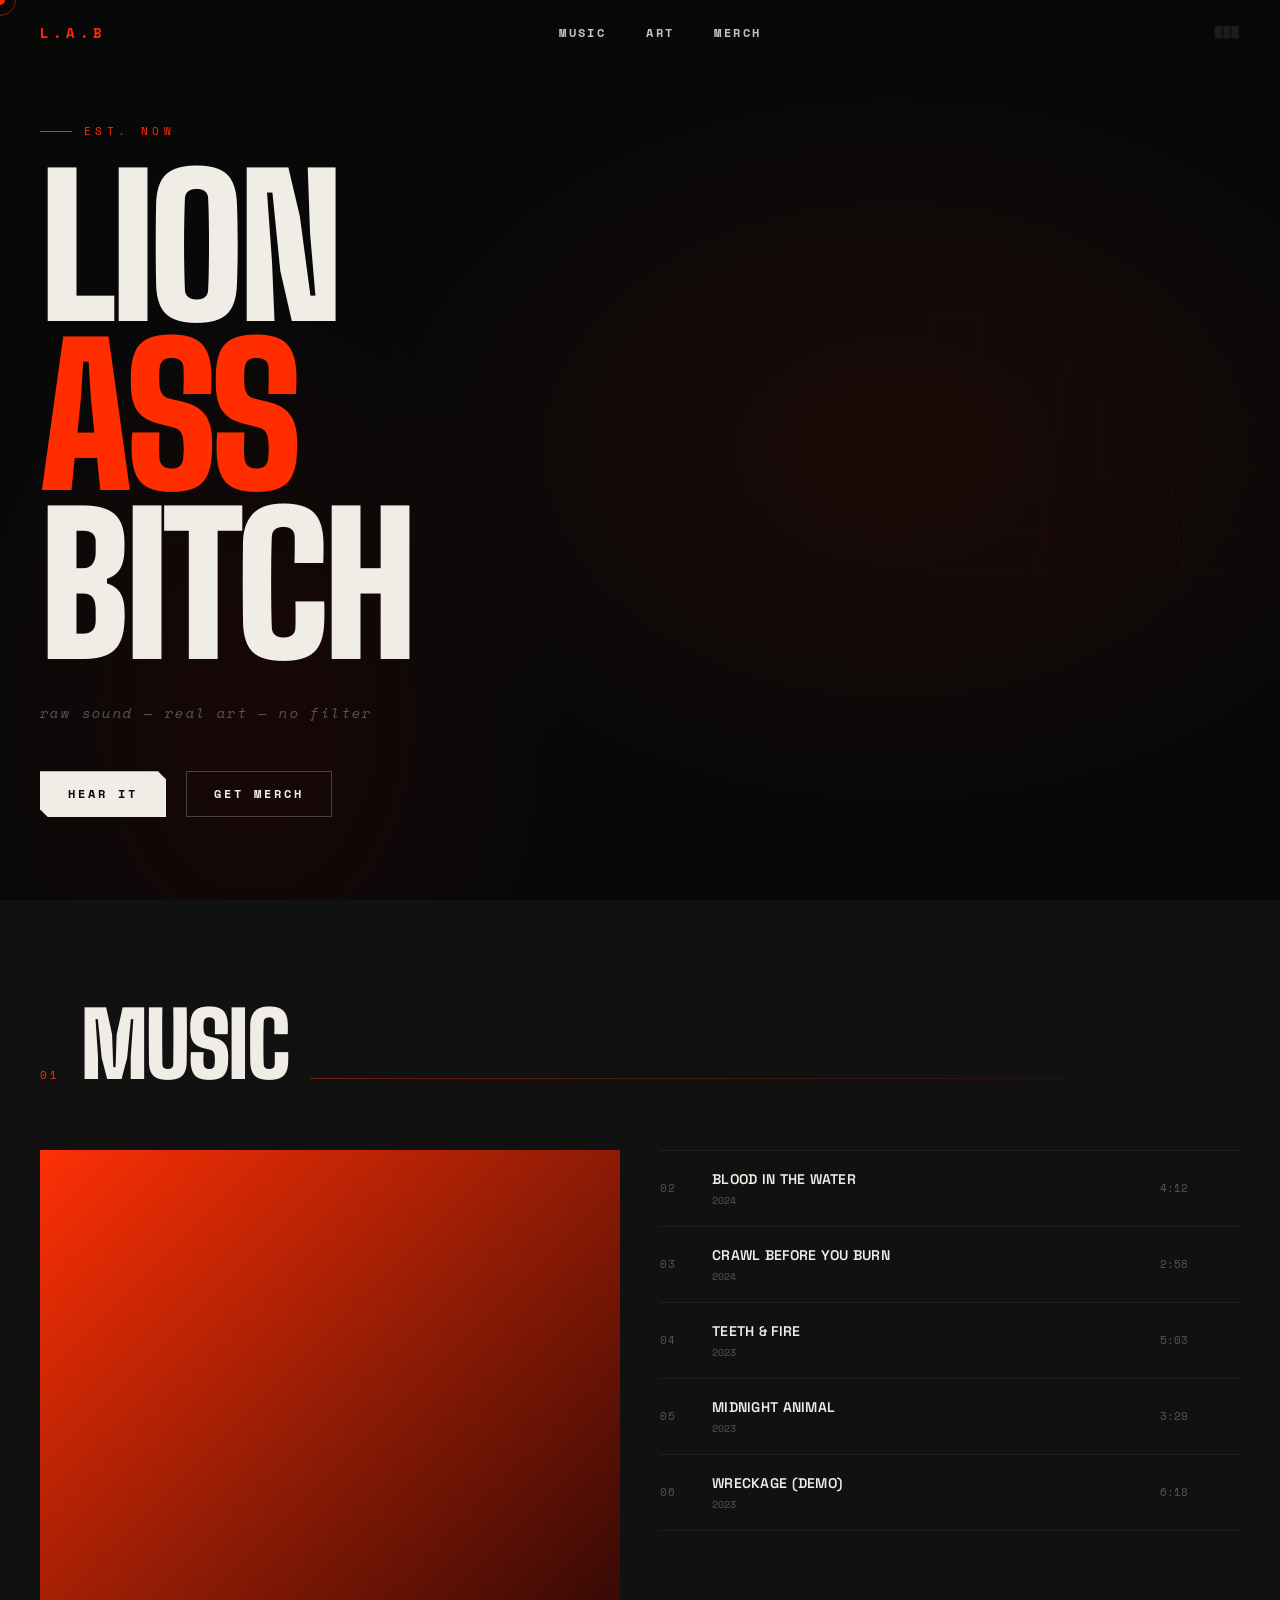
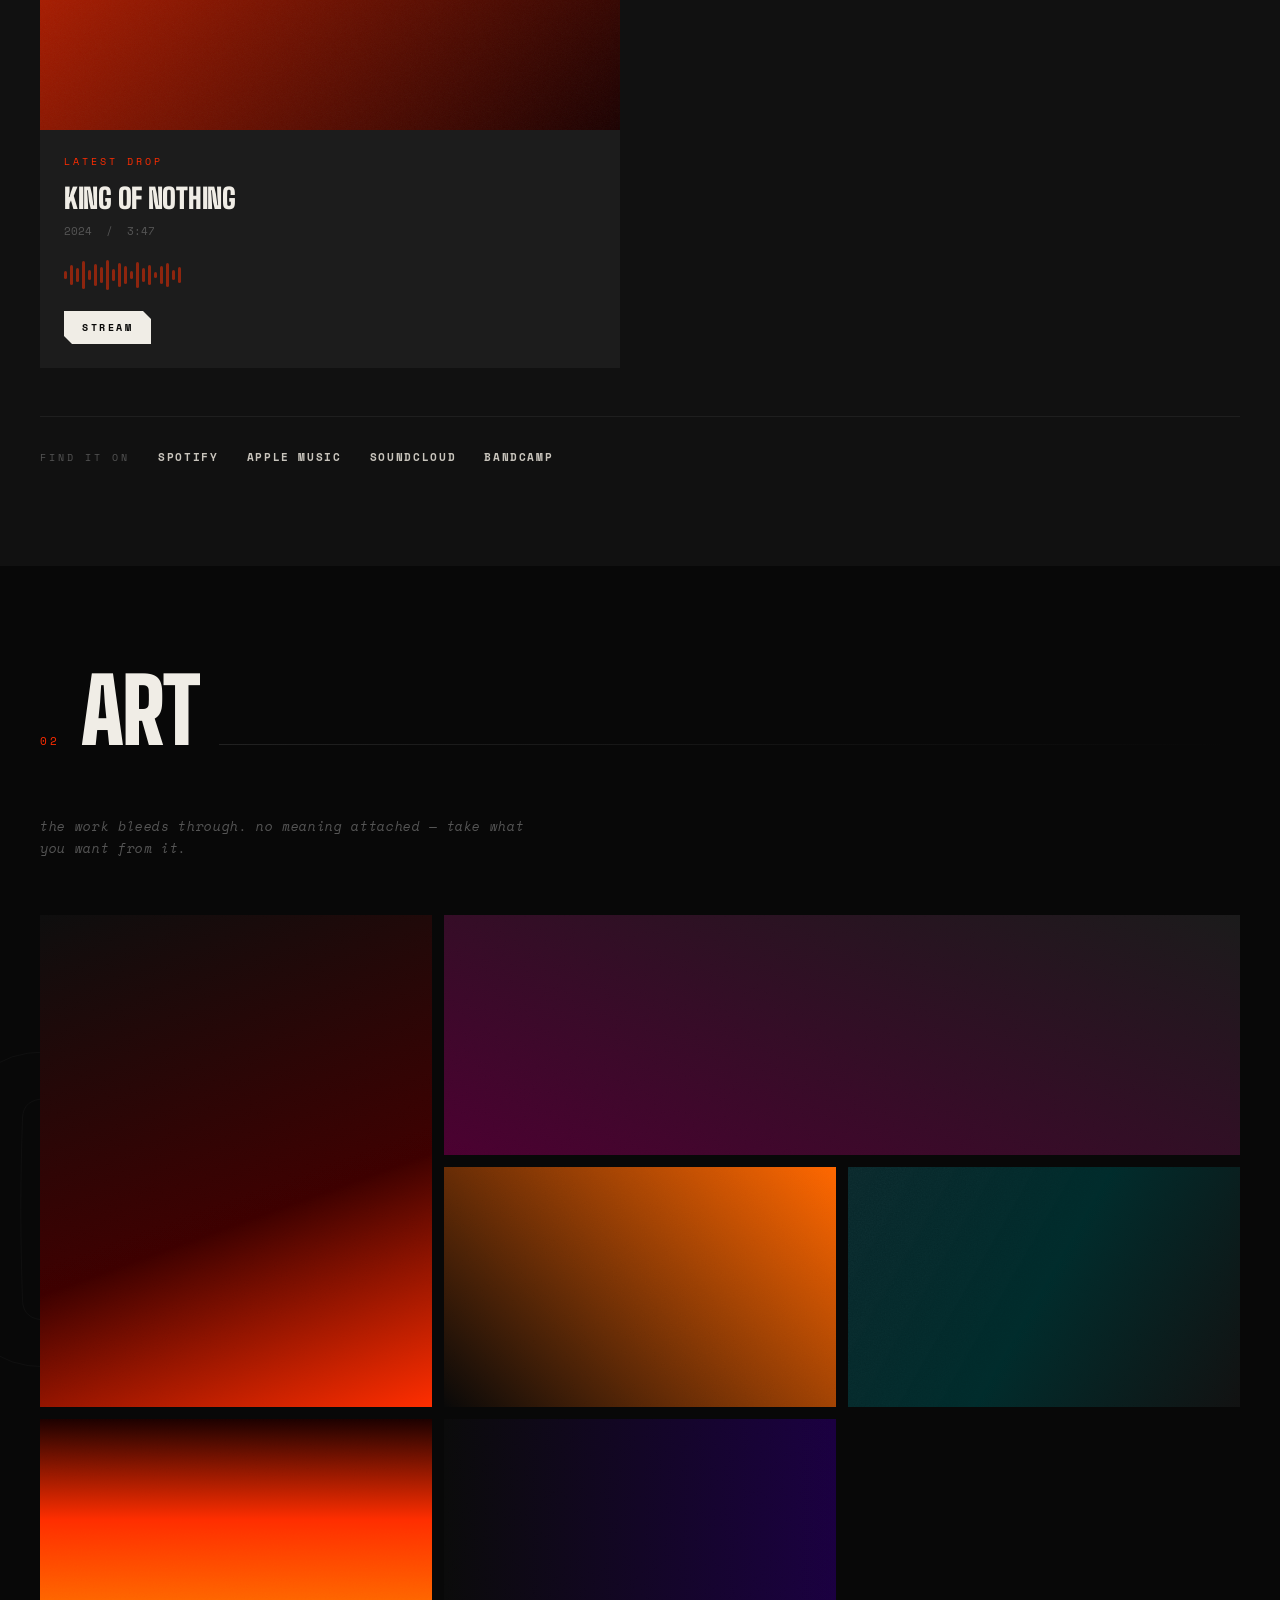
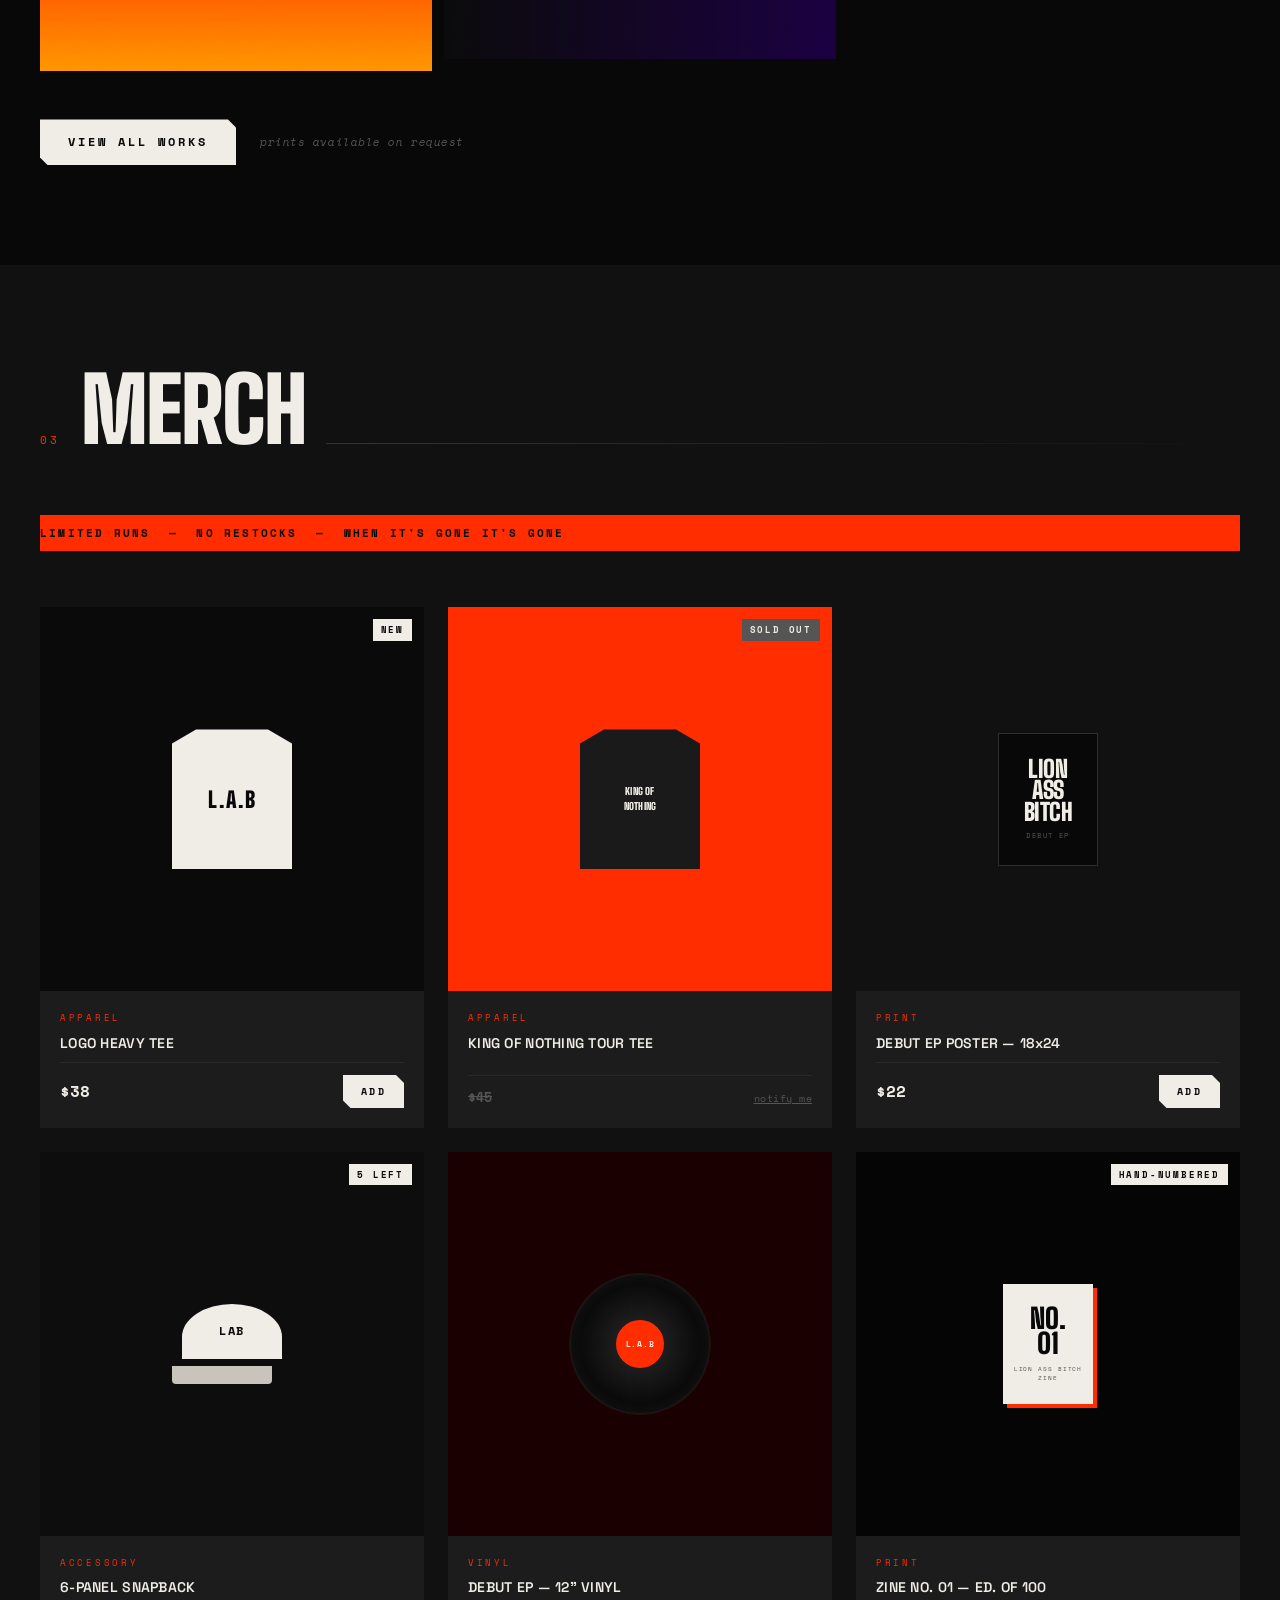
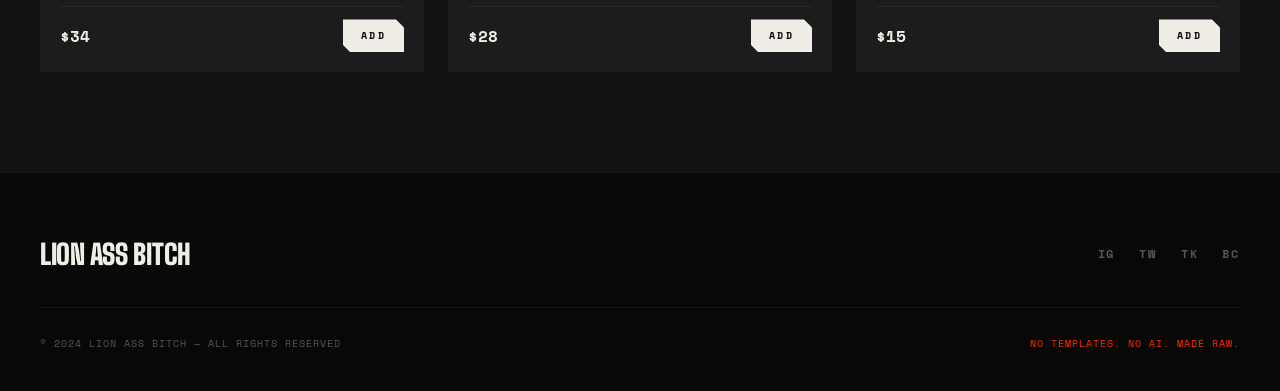
==== index.html @ f312f441 "feat: build Lion Ass Bitch website with music, art, and merch Raw underground aesthetic with no temp" ====
<!DOCTYPE html>
<html lang="en">
<head>
  <meta charset="UTF-8" />
  <meta name="viewport" content="width=device-width, initial-scale=1.0" />
  <title>LION ASS BITCH</title>
  <link rel="stylesheet" href="style.css" />
  <link rel="preconnect" href="https://fonts.googleapis.com" />
  <link rel="preconnect" href="https://fonts.gstatic.com" crossorigin />
  <link href="https://fonts.googleapis.com/css2?family=Space+Grotesk:wght@300;400;500;600;700&family=Space+Mono:ital,wght@0,400;0,700;1,400&family=Big+Shoulders+Display:wght@400;700;900&display=swap" rel="stylesheet" />
</head>
<body>

  <!-- custom cursor -->
  <div class="cursor" id="cursor"></div>
  <div class="cursor-trail" id="cursor-trail"></div>

  <!-- NAV -->
  <nav class="nav">
    <span class="nav-logo">L.A.B</span>
    <ul class="nav-links">
      <li><a href="#music" data-text="MUSIC">MUSIC</a></li>
      <li><a href="#art" data-text="ART">ART</a></li>
      <li><a href="#merch" data-text="MERCH">MERCH</a></li>
    </ul>
    <div class="nav-static">&#9608;&#9608;&#9608;</div>
  </nav>

  <!-- HERO -->
  <section class="hero" id="hero">
    <div class="hero-bg-text" aria-hidden="true">LAB</div>

    <div class="hero-content">
      <div class="hero-tag">EST. NOW</div>
      <h1 class="hero-title">
        <span class="title-line" data-glitch="LION">LION</span>
        <span class="title-line accent" data-glitch="ASS">ASS</span>
        <span class="title-line" data-glitch="BITCH">BITCH</span>
      </h1>
      <p class="hero-sub">raw sound &mdash; real art &mdash; no filter</p>
      <div class="hero-cta-row">
        <a href="#music" class="btn-raw">HEAR IT</a>
        <a href="#merch" class="btn-ghost">GET MERCH</a>
      </div>
    </div>

    <div class="hero-ticker">
      <div class="ticker-inner">
        <span>LION ASS BITCH &nbsp;&mdash;&nbsp; NEW DROP &nbsp;&mdash;&nbsp; LION ASS BITCH &nbsp;&mdash;&nbsp; NO RULES &nbsp;&mdash;&nbsp; LION ASS BITCH &nbsp;&mdash;&nbsp; NEW DROP &nbsp;&mdash;&nbsp; LION ASS BITCH &nbsp;&mdash;&nbsp; NO RULES &nbsp;&mdash;&nbsp;</span>
        <span aria-hidden="true">LION ASS BITCH &nbsp;&mdash;&nbsp; NEW DROP &nbsp;&mdash;&nbsp; LION ASS BITCH &nbsp;&mdash;&nbsp; NO RULES &nbsp;&mdash;&nbsp; LION ASS BITCH &nbsp;&mdash;&nbsp; NEW DROP &nbsp;&mdash;&nbsp; LION ASS BITCH &nbsp;&mdash;&nbsp; NO RULES &nbsp;&mdash;&nbsp;</span>
      </div>
    </div>
  </section>

  <!-- MUSIC -->
  <section class="music" id="music">
    <div class="section-header">
      <span class="section-num">01</span>
      <h2 class="section-title">MUSIC</h2>
      <div class="section-line"></div>
    </div>

    <div class="music-grid">

      <article class="track featured-track">
        <div class="track-art" style="background: linear-gradient(135deg, #ff2d00 0%, #1a0000 100%);">
          <div class="track-art-overlay">
            <svg viewBox="0 0 100 100" width="60" height="60" class="play-icon">
              <polygon points="20,10 80,50 20,90" fill="currentColor"/>
            </svg>
          </div>
          <div class="track-noise"></div>
        </div>
        <div class="track-info">
          <div class="track-label">LATEST DROP</div>
          <h3 class="track-name">KING OF NOTHING</h3>
          <p class="track-meta">2024 &nbsp;/&nbsp; 3:47</p>
          <div class="waveform" aria-hidden="true">
            <span></span><span></span><span></span><span></span><span></span>
            <span></span><span></span><span></span><span></span><span></span>
            <span></span><span></span><span></span><span></span><span></span>
            <span></span><span></span><span></span><span></span><span></span>
          </div>
          <a href="#" class="btn-raw small">STREAM</a>
        </div>
      </article>

      <div class="track-list">
        <article class="track-row" tabindex="0">
          <span class="tr-num">02</span>
          <div class="tr-info">
            <span class="tr-name">BLOOD IN THE WATER</span>
            <span class="tr-year">2024</span>
          </div>
          <span class="tr-duration">4:12</span>
          <div class="tr-play">&#9654;</div>
        </article>
        <article class="track-row" tabindex="0">
          <span class="tr-num">03</span>
          <div class="tr-info">
            <span class="tr-name">CRAWL BEFORE YOU BURN</span>
            <span class="tr-year">2024</span>
          </div>
          <span class="tr-duration">2:58</span>
          <div class="tr-play">&#9654;</div>
        </article>
        <article class="track-row" tabindex="0">
          <span class="tr-num">04</span>
          <div class="tr-info">
            <span class="tr-name">TEETH &amp; FIRE</span>
            <span class="tr-year">2023</span>
          </div>
          <span class="tr-duration">5:03</span>
          <div class="tr-play">&#9654;</div>
        </article>
        <article class="track-row" tabindex="0">
          <span class="tr-num">05</span>
          <div class="tr-info">
            <span class="tr-name">MIDNIGHT ANIMAL</span>
            <span class="tr-year">2023</span>
          </div>
          <span class="tr-duration">3:29</span>
          <div class="tr-play">&#9654;</div>
        </article>
        <article class="track-row" tabindex="0">
          <span class="tr-num">06</span>
          <div class="tr-info">
            <span class="tr-name">WRECKAGE (DEMO)</span>
            <span class="tr-year">2023</span>
          </div>
          <span class="tr-duration">6:18</span>
          <div class="tr-play">&#9654;</div>
        </article>
      </div>

    </div>

    <div class="streaming-bar">
      <span class="streaming-label">FIND IT ON</span>
      <a href="#" class="stream-link">SPOTIFY</a>
      <a href="#" class="stream-link">APPLE MUSIC</a>
      <a href="#" class="stream-link">SOUNDCLOUD</a>
      <a href="#" class="stream-link">BANDCAMP</a>
    </div>
  </section>

  <!-- ART -->
  <section class="art" id="art">
    <div class="art-bg-num" aria-hidden="true">02</div>

    <div class="section-header inverted">
      <span class="section-num">02</span>
      <h2 class="section-title">ART</h2>
      <div class="section-line"></div>
    </div>

    <div class="art-intro">
      <p>the work bleeds through. no meaning attached &mdash; take what you want from it.</p>
    </div>

    <div class="art-masonry">

      <div class="art-item art-item--tall" data-index="1">
        <div class="art-placeholder" style="background: linear-gradient(160deg, #0d0d0d 0%, #3d0000 60%, #ff2d00 100%);">
          <div class="art-grain"></div>
          <div class="art-label-box">
            <span class="art-piece-num">001</span>
            <span class="art-piece-title">SELF PORTRAIT AS DEBRIS</span>
            <span class="art-piece-med">mixed media / 2024</span>
          </div>
        </div>
      </div>

      <div class="art-item art-item--wide" data-index="2">
        <div class="art-placeholder" style="background: linear-gradient(200deg, #1a1a1a 0%, #4a0030 100%);">
          <div class="art-grain"></div>
          <div class="art-label-box">
            <span class="art-piece-num">002</span>
            <span class="art-piece-title">TEETH MARKS ON CONCRETE</span>
            <span class="art-piece-med">digital / 2024</span>
          </div>
        </div>
      </div>

      <div class="art-item" data-index="3">
        <div class="art-placeholder" style="background: linear-gradient(45deg, #080808 0%, #ff6600 100%);">
          <div class="art-grain"></div>
          <div class="art-label-box">
            <span class="art-piece-num">003</span>
            <span class="art-piece-title">CROWN MADE OF WIRE</span>
            <span class="art-piece-med">acrylic / 2023</span>
          </div>
        </div>
      </div>

      <div class="art-item" data-index="4">
        <div class="art-placeholder" style="background: linear-gradient(300deg, #111 0%, #002b2b 50%, #00e5ff22 100%);">
          <div class="art-grain"></div>
          <div class="art-label-box">
            <span class="art-piece-num">004</span>
            <span class="art-piece-title">WHAT SURVIVES THE FIRE</span>
            <span class="art-piece-med">photography / 2023</span>
          </div>
        </div>
      </div>

      <div class="art-item art-item--tall" data-index="5">
        <div class="art-placeholder" style="background: linear-gradient(180deg, #1c0000 0%, #ff2d00 40%, #ff9500 100%);">
          <div class="art-grain"></div>
          <div class="art-label-box">
            <span class="art-piece-num">005</span>
            <span class="art-piece-title">LION STUDY NO. 7</span>
            <span class="art-piece-med">charcoal / 2023</span>
          </div>
        </div>
      </div>

      <div class="art-item" data-index="6">
        <div class="art-placeholder" style="background: linear-gradient(90deg, #0a0a0a 0%, #1a0040 100%);">
          <div class="art-grain"></div>
          <div class="art-label-box">
            <span class="art-piece-num">006</span>
            <span class="art-piece-title">BRUISE PATTERN</span>
            <span class="art-piece-med">mixed media / 2023</span>
          </div>
        </div>
      </div>

    </div>

    <div class="art-cta-row">
      <a href="#" class="btn-raw">VIEW ALL WORKS</a>
      <span class="art-cta-note">prints available on request</span>
    </div>
  </section>

  <!-- MERCH -->
  <section class="merch" id="merch">
    <div class="section-header">
      <span class="section-num">03</span>
      <h2 class="section-title">MERCH</h2>
      <div class="section-line"></div>
    </div>

    <div class="merch-intro-strip">
      <span>LIMITED RUNS &nbsp;&mdash;&nbsp; NO RESTOCKS &nbsp;&mdash;&nbsp; WHEN IT'S GONE IT'S GONE</span>
    </div>

    <div class="merch-grid">

      <article class="merch-card" data-category="apparel">
        <div class="merch-visual" style="background: #0a0a0a;">
          <div class="merch-tee-mock">
            <div class="tee-body"></div>
            <div class="tee-print">L.A.B</div>
          </div>
          <div class="merch-badge">NEW</div>
        </div>
        <div class="merch-details">
          <span class="merch-cat">APPAREL</span>
          <h3 class="merch-name">LOGO HEAVY TEE</h3>
          <div class="merch-bottom">
            <span class="merch-price">$38</span>
            <a href="#" class="btn-raw small">ADD</a>
          </div>
        </div>
      </article>

      <article class="merch-card" data-category="apparel">
        <div class="merch-visual" style="background: #ff2d00;">
          <div class="merch-tee-mock">
            <div class="tee-body dark"></div>
            <div class="tee-print small">KING OF NOTHING</div>
          </div>
          <div class="merch-badge sold-out">SOLD OUT</div>
        </div>
        <div class="merch-details">
          <span class="merch-cat">APPAREL</span>
          <h3 class="merch-name">KING OF NOTHING TOUR TEE</h3>
          <div class="merch-bottom">
            <span class="merch-price sold">$45</span>
            <span class="merch-notify">notify me</span>
          </div>
        </div>
      </article>

      <article class="merch-card" data-category="print">
        <div class="merch-visual" style="background: #111;">
          <div class="merch-poster-mock">
            <div class="poster-inner">
              <span class="poster-title">LION<br/>ASS<br/>BITCH</span>
              <span class="poster-sub">DEBUT EP</span>
            </div>
          </div>
        </div>
        <div class="merch-details">
          <span class="merch-cat">PRINT</span>
          <h3 class="merch-name">DEBUT EP POSTER &mdash; 18x24</h3>
          <div class="merch-bottom">
            <span class="merch-price">$22</span>
            <a href="#" class="btn-raw small">ADD</a>
          </div>
        </div>
      </article>

      <article class="merch-card" data-category="accessory">
        <div class="merch-visual" style="background: #0d0d0d;">
          <div class="merch-cap-mock">
            <div class="cap-brim"></div>
            <div class="cap-crown">
              <span class="cap-text">LAB</span>
            </div>
          </div>
          <div class="merch-badge">5 LEFT</div>
        </div>
        <div class="merch-details">
          <span class="merch-cat">ACCESSORY</span>
          <h3 class="merch-name">6-PANEL SNAPBACK</h3>
          <div class="merch-bottom">
            <span class="merch-price">$34</span>
            <a href="#" class="btn-raw small">ADD</a>
          </div>
        </div>
      </article>

      <article class="merch-card" data-category="vinyl">
        <div class="merch-visual" style="background: #1a0000;">
          <div class="merch-vinyl-mock">
            <div class="vinyl-disc">
              <div class="vinyl-label">
                <span>L.A.B</span>
              </div>
            </div>
          </div>
        </div>
        <div class="merch-details">
          <span class="merch-cat">VINYL</span>
          <h3 class="merch-name">DEBUT EP &mdash; 12" VINYL</h3>
          <div class="merch-bottom">
            <span class="merch-price">$28</span>
            <a href="#" class="btn-raw small">ADD</a>
          </div>
        </div>
      </article>

      <article class="merch-card" data-category="print">
        <div class="merch-visual" style="background: #050505;">
          <div class="merch-zine-mock">
            <div class="zine-cover">
              <span class="zine-title">NO.<br/>01</span>
              <span class="zine-sub">LION ASS BITCH ZINE</span>
            </div>
          </div>
          <div class="merch-badge">HAND-NUMBERED</div>
        </div>
        <div class="merch-details">
          <span class="merch-cat">PRINT</span>
          <h3 class="merch-name">ZINE NO. 01 &mdash; ED. OF 100</h3>
          <div class="merch-bottom">
            <span class="merch-price">$15</span>
            <a href="#" class="btn-raw small">ADD</a>
          </div>
        </div>
      </article>

    </div>
  </section>

  <!-- FOOTER -->
  <footer class="footer">
    <div class="footer-top">
      <div class="footer-logo">LION ASS BITCH</div>
      <div class="footer-socials">
        <a href="#" class="social-link">IG</a>
        <a href="#" class="social-link">TW</a>
        <a href="#" class="social-link">TK</a>
        <a href="#" class="social-link">BC</a>
      </div>
    </div>
    <div class="footer-divider"></div>
    <div class="footer-bottom">
      <span class="footer-copy">&copy; 2024 LION ASS BITCH &mdash; ALL RIGHTS RESERVED</span>
      <span class="footer-made">NO TEMPLATES. NO AI. MADE RAW.</span>
    </div>
  </footer>

  <script src="script.js"></script>
</body>
</html>
---- style.css ----
/* ============================================
   LION ASS BITCH — STYLESHEET
   raw / underground / no polish
============================================ */

*, *::before, *::after {
  box-sizing: border-box;
  margin: 0;
  padding: 0;
}

:root {
  --black:   #080808;
  --offblack: #111111;
  --charcoal: #1c1c1c;
  --red:     #ff2d00;
  --reddeep: #9a0000;
  --orange:  #ff6b00;
  --cream:   #f0ede6;
  --offwhite:#c8c4bc;
  --grey:    #555555;
  --font-display: 'Big Shoulders Display', 'Arial Black', sans-serif;
  --font-body:    'Space Grotesk', 'Helvetica Neue', sans-serif;
  --font-mono:    'Space Mono', 'Courier New', monospace;
}

html {
  scroll-behavior: smooth;
  overflow-x: hidden;
}

body {
  background: var(--black);
  color: var(--cream);
  font-family: var(--font-body);
  font-size: 16px;
  line-height: 1.5;
  cursor: none;
  overflow-x: hidden;
}

/* ---- SCROLLBAR ---- */
::-webkit-scrollbar { width: 4px; }
::-webkit-scrollbar-track { background: var(--black); }
::-webkit-scrollbar-thumb { background: var(--red); }

/* ---- CUSTOM CURSOR ---- */
.cursor {
  position: fixed;
  width: 10px;
  height: 10px;
  background: var(--red);
  border-radius: 50%;
  pointer-events: none;
  z-index: 9999;
  transform: translate(-50%, -50%);
  transition: transform 0.1s ease, width 0.2s ease, height 0.2s ease;
  mix-blend-mode: difference;
}

.cursor-trail {
  position: fixed;
  width: 32px;
  height: 32px;
  border: 1px solid var(--red);
  border-radius: 50%;
  pointer-events: none;
  z-index: 9998;
  transform: translate(-50%, -50%);
  transition: left 0.12s ease, top 0.12s ease, width 0.2s ease, height 0.2s ease;
  opacity: 0.5;
}

body:has(a:hover) .cursor,
body:has(button:hover) .cursor { width: 20px; height: 20px; }

/* ---- NAV ---- */
.nav {
  position: fixed;
  top: 0;
  left: 0;
  right: 0;
  z-index: 1000;
  display: flex;
  align-items: center;
  justify-content: space-between;
  padding: 20px 40px;
  background: transparent;
  mix-blend-mode: normal;
}

.nav::after {
  content: '';
  position: absolute;
  inset: 0;
  background: linear-gradient(to bottom, rgba(8,8,8,0.9) 0%, transparent 100%);
  z-index: -1;
  pointer-events: none;
}

.nav-logo {
  font-family: var(--font-mono);
  font-size: 14px;
  font-weight: 700;
  letter-spacing: 0.3em;
  color: var(--red);
}

.nav-links {
  display: flex;
  gap: 40px;
  list-style: none;
}

.nav-links a {
  font-family: var(--font-mono);
  font-size: 12px;
  font-weight: 700;
  letter-spacing: 0.2em;
  color: var(--offwhite);
  text-decoration: none;
  position: relative;
  transition: color 0.2s;
}

.nav-links a::after {
  content: '';
  position: absolute;
  bottom: -4px;
  left: 0;
  width: 0;
  height: 1px;
  background: var(--red);
  transition: width 0.3s ease;
}

.nav-links a:hover { color: var(--cream); }
.nav-links a:hover::after { width: 100%; }

.nav-static {
  font-family: var(--font-mono);
  font-size: 12px;
  color: var(--charcoal);
  letter-spacing: 0.1em;
  animation: flicker 3s infinite;
}

@keyframes flicker {
  0%, 100% { opacity: 1; }
  50%       { opacity: 0.3; }
  75%       { opacity: 0.8; }
  80%       { opacity: 0.1; }
}

/* ---- HERO ---- */
.hero {
  position: relative;
  min-height: 100vh;
  display: flex;
  flex-direction: column;
  justify-content: center;
  padding: 120px 40px 80px;
  overflow: hidden;
}

.hero::before {
  content: '';
  position: absolute;
  inset: 0;
  background:
    radial-gradient(ellipse 60% 60% at 70% 50%, rgba(255,45,0,0.08) 0%, transparent 70%),
    radial-gradient(ellipse 40% 80% at 20% 80%, rgba(154,0,0,0.12) 0%, transparent 60%);
  pointer-events: none;
}

.hero-bg-text {
  position: absolute;
  right: -2vw;
  top: 50%;
  transform: translateY(-50%);
  font-family: var(--font-display);
  font-size: clamp(120px, 25vw, 360px);
  font-weight: 900;
  color: transparent;
  -webkit-text-stroke: 1px rgba(255,45,0,0.06);
  letter-spacing: -0.05em;
  user-select: none;
  pointer-events: none;
  z-index: 0;
  white-space: nowrap;
}

.hero-content {
  position: relative;
  z-index: 1;
  max-width: 900px;
}

.hero-tag {
  font-family: var(--font-mono);
  font-size: 11px;
  letter-spacing: 0.4em;
  color: var(--red);
  margin-bottom: 24px;
  display: flex;
  align-items: center;
  gap: 12px;
}

.hero-tag::before {
  content: '';
  display: inline-block;
  width: 32px;
  height: 1px;
  background: var(--red);
}

.hero-title {
  display: flex;
  flex-direction: column;
  gap: 0;
  line-height: 0.88;
  margin-bottom: 32px;
}

.title-line {
  font-family: var(--font-display);
  font-size: clamp(80px, 15vw, 200px);
  font-weight: 900;
  letter-spacing: -0.03em;
  color: var(--cream);
  position: relative;
  display: inline-block;
}

.title-line.accent {
  color: var(--red);
  -webkit-text-stroke: 0px;
}

/* Glitch effect on hover */
.title-line:hover {
  animation: glitch 0.3s steps(2, end) forwards;
}

@keyframes glitch {
  0%   { text-shadow: 2px 0 var(--red), -2px 0 cyan; transform: translate(0); }
  20%  { text-shadow: -4px 0 var(--red), 4px 0 cyan; transform: translate(4px, -2px); }
  40%  { text-shadow: 4px 0 var(--red), -4px 0 cyan; transform: translate(-4px, 2px); }
  60%  { text-shadow: 0px 0 var(--red), 0px 0 cyan; transform: translate(2px, 0); }
  80%  { text-shadow: -2px 0 var(--red), 2px 0 cyan; transform: translate(-2px, 1px); }
  100% { text-shadow: none; transform: translate(0); }
}

.hero-sub {
  font-family: var(--font-mono);
  font-size: 14px;
  font-style: italic;
  color: var(--grey);
  letter-spacing: 0.1em;
  margin-bottom: 48px;
}

.hero-cta-row {
  display: flex;
  gap: 20px;
  align-items: center;
}

/* ---- BUTTONS ---- */
.btn-raw {
  display: inline-block;
  font-family: var(--font-mono);
  font-size: 12px;
  font-weight: 700;
  letter-spacing: 0.25em;
  color: var(--black);
  background: var(--cream);
  text-decoration: none;
  padding: 14px 28px;
  border: none;
  position: relative;
  transition: background 0.2s, color 0.2s;
  clip-path: polygon(0 0, calc(100% - 8px) 0, 100% 8px, 100% 100%, 8px 100%, 0 calc(100% - 8px));
}

.btn-raw:hover {
  background: var(--red);
  color: var(--cream);
}

.btn-raw.small {
  font-size: 10px;
  padding: 9px 18px;
}

.btn-ghost {
  display: inline-block;
  font-family: var(--font-mono);
  font-size: 12px;
  font-weight: 700;
  letter-spacing: 0.25em;
  color: var(--cream);
  background: transparent;
  text-decoration: none;
  padding: 13px 27px;
  border: 1px solid rgba(240,237,230,0.25);
  transition: border-color 0.2s, color 0.2s;
}

.btn-ghost:hover {
  border-color: var(--red);
  color: var(--red);
}

/* ---- TICKER ---- */
.hero-ticker {
  position: absolute;
  bottom: 0;
  left: 0;
  right: 0;
  overflow: hidden;
  border-top: 1px solid rgba(255,255,255,0.06);
  background: rgba(255,45,0,0.06);
  padding: 12px 0;
}

.ticker-inner {
  display: flex;
  white-space: nowrap;
  animation: ticker 24s linear infinite;
}

.ticker-inner span {
  font-family: var(--font-mono);
  font-size: 11px;
  letter-spacing: 0.25em;
  color: var(--red);
  padding-right: 20px;
}

@keyframes ticker {
  from { transform: translateX(0); }
  to   { transform: translateX(-50%); }
}

/* ---- SECTION SHARED ---- */
section {
  padding: 100px 40px;
  position: relative;
}

.section-header {
  display: flex;
  align-items: baseline;
  gap: 20px;
  margin-bottom: 60px;
}

.section-num {
  font-family: var(--font-mono);
  font-size: 11px;
  letter-spacing: 0.3em;
  color: var(--red);
}

.section-title {
  font-family: var(--font-display);
  font-size: clamp(48px, 7vw, 100px);
  font-weight: 900;
  letter-spacing: -0.02em;
  line-height: 1;
  color: var(--cream);
}

.section-line {
  flex: 1;
  height: 1px;
  background: linear-gradient(to right, rgba(255,45,0,0.4), transparent);
}

/* ---- MUSIC ---- */
.music {
  background: var(--offblack);
}

.music-grid {
  display: grid;
  grid-template-columns: 1fr 1fr;
  gap: 40px;
  margin-bottom: 48px;
}

/* Featured Track */
.featured-track {
  display: flex;
  flex-direction: column;
  gap: 0;
  background: var(--charcoal);
  overflow: hidden;
}

.track-art {
  position: relative;
  aspect-ratio: 1;
  display: flex;
  align-items: center;
  justify-content: center;
  overflow: hidden;
}

.track-art-overlay {
  position: absolute;
  inset: 0;
  display: flex;
  align-items: center;
  justify-content: center;
  background: rgba(0,0,0,0.3);
  opacity: 0;
  transition: opacity 0.3s;
  color: var(--cream);
  cursor: pointer;
}

.featured-track:hover .track-art-overlay { opacity: 1; }

.track-noise {
  position: absolute;
  inset: 0;
  opacity: 0.05;
  background-image: url("data:image/svg+xml,%3Csvg viewBox='0 0 256 256' xmlns='http://www.w3.org/2000/svg'%3E%3Cfilter id='n'%3E%3CfeTurbulence type='fractalNoise' baseFrequency='0.9' numOctaves='4'/%3E%3C/filter%3E%3Crect width='100%25' height='100%25' filter='url(%23n)'/%3E%3C/svg%3E");
  background-size: 128px;
  pointer-events: none;
}

.track-info {
  padding: 24px;
}

.track-label {
  font-family: var(--font-mono);
  font-size: 10px;
  letter-spacing: 0.3em;
  color: var(--red);
  margin-bottom: 8px;
}

.track-name {
  font-family: var(--font-display);
  font-size: 28px;
  font-weight: 900;
  letter-spacing: -0.01em;
  color: var(--cream);
  margin-bottom: 4px;
}

.track-meta {
  font-family: var(--font-mono);
  font-size: 11px;
  color: var(--grey);
  margin-bottom: 20px;
}

/* Waveform */
.waveform {
  display: flex;
  align-items: center;
  gap: 3px;
  height: 32px;
  margin-bottom: 20px;
}

.waveform span {
  display: block;
  width: 3px;
  background: var(--red);
  opacity: 0.5;
  border-radius: 2px;
  animation: wave 1.2s ease-in-out infinite;
}

.waveform span:nth-child(1)  { height: 8px;  animation-delay: 0s; }
.waveform span:nth-child(2)  { height: 20px; animation-delay: 0.1s; }
.waveform span:nth-child(3)  { height: 14px; animation-delay: 0.2s; }
.waveform span:nth-child(4)  { height: 28px; animation-delay: 0.15s; }
.waveform span:nth-child(5)  { height: 10px; animation-delay: 0.3s; }
.waveform span:nth-child(6)  { height: 22px; animation-delay: 0.05s; }
.waveform span:nth-child(7)  { height: 16px; animation-delay: 0.25s; }
.waveform span:nth-child(8)  { height: 30px; animation-delay: 0.4s; }
.waveform span:nth-child(9)  { height: 12px; animation-delay: 0.1s; }
.waveform span:nth-child(10) { height: 24px; animation-delay: 0.35s; }
.waveform span:nth-child(11) { height: 18px; animation-delay: 0.2s; }
.waveform span:nth-child(12) { height: 8px;  animation-delay: 0.05s; }
.waveform span:nth-child(13) { height: 26px; animation-delay: 0.3s; }
.waveform span:nth-child(14) { height: 14px; animation-delay: 0.45s; }
.waveform span:nth-child(15) { height: 20px; animation-delay: 0.15s; }
.waveform span:nth-child(16) { height: 6px;  animation-delay: 0s; }
.waveform span:nth-child(17) { height: 18px; animation-delay: 0.25s; }
.waveform span:nth-child(18) { height: 24px; animation-delay: 0.4s; }
.waveform span:nth-child(19) { height: 10px; animation-delay: 0.1s; }
.waveform span:nth-child(20) { height: 16px; animation-delay: 0.2s; }

@keyframes wave {
  0%, 100% { transform: scaleY(1); }
  50%       { transform: scaleY(0.4); }
}

/* Track List */
.track-list {
  display: flex;
  flex-direction: column;
  gap: 0;
}

.track-row {
  display: grid;
  grid-template-columns: 36px 1fr auto 36px;
  align-items: center;
  gap: 16px;
  padding: 18px 0;
  border-bottom: 1px solid rgba(255,255,255,0.06);
  transition: background 0.2s;
  cursor: pointer;
  outline: none;
}

.track-row:first-child { border-top: 1px solid rgba(255,255,255,0.06); }

.track-row:hover, .track-row:focus {
  background: rgba(255,45,0,0.04);
  padding-left: 12px;
  padding-right: 12px;
}

.tr-num {
  font-family: var(--font-mono);
  font-size: 11px;
  color: var(--grey);
  letter-spacing: 0.1em;
}

.tr-info { display: flex; flex-direction: column; gap: 3px; }

.tr-name {
  font-family: var(--font-body);
  font-size: 14px;
  font-weight: 600;
  color: var(--cream);
  letter-spacing: 0.02em;
}

.tr-year {
  font-family: var(--font-mono);
  font-size: 10px;
  color: var(--grey);
}

.tr-duration {
  font-family: var(--font-mono);
  font-size: 11px;
  color: var(--grey);
}

.tr-play {
  color: var(--grey);
  font-size: 12px;
  opacity: 0;
  transition: opacity 0.2s;
}

.track-row:hover .tr-play,
.track-row:focus .tr-play { opacity: 1; color: var(--red); }

/* Streaming Bar */
.streaming-bar {
  display: flex;
  align-items: center;
  gap: 28px;
  padding-top: 32px;
  border-top: 1px solid rgba(255,255,255,0.06);
  flex-wrap: wrap;
}

.streaming-label {
  font-family: var(--font-mono);
  font-size: 10px;
  letter-spacing: 0.3em;
  color: var(--grey);
}

.stream-link {
  font-family: var(--font-mono);
  font-size: 11px;
  font-weight: 700;
  letter-spacing: 0.15em;
  color: var(--offwhite);
  text-decoration: none;
  position: relative;
  transition: color 0.2s;
}

.stream-link::after {
  content: '';
  position: absolute;
  bottom: -2px;
  left: 0;
  width: 0;
  height: 1px;
  background: var(--red);
  transition: width 0.3s;
}

.stream-link:hover { color: var(--red); }
.stream-link:hover::after { width: 100%; }

/* ---- ART ---- */
.art {
  background: var(--black);
  position: relative;
  overflow: hidden;
}

.art-bg-num {
  position: absolute;
  left: -4vw;
  top: 50%;
  transform: translateY(-50%);
  font-family: var(--font-display);
  font-size: clamp(180px, 30vw, 500px);
  font-weight: 900;
  color: transparent;
  -webkit-text-stroke: 1px rgba(255,255,255,0.03);
  user-select: none;
  pointer-events: none;
  line-height: 1;
}

.section-header.inverted .section-title { color: var(--cream); }
.section-header.inverted .section-line {
  background: linear-gradient(to right, rgba(255,255,255,0.1), transparent);
}

.art-intro {
  max-width: 500px;
  margin-bottom: 56px;
}

.art-intro p {
  font-family: var(--font-mono);
  font-size: 13px;
  font-style: italic;
  color: var(--grey);
  letter-spacing: 0.05em;
  line-height: 1.7;
}

/* Masonry-ish grid */
.art-masonry {
  display: grid;
  grid-template-columns: repeat(3, 1fr);
  grid-template-rows: repeat(3, 240px);
  gap: 12px;
  margin-bottom: 48px;
}

.art-item--tall { grid-row: span 2; }
.art-item--wide { grid-column: span 2; }

.art-item {
  overflow: hidden;
  position: relative;
  cursor: pointer;
}

.art-placeholder {
  width: 100%;
  height: 100%;
  position: relative;
  overflow: hidden;
  transition: transform 0.5s cubic-bezier(0.25, 0.46, 0.45, 0.94);
}

.art-item:hover .art-placeholder {
  transform: scale(1.04);
}

.art-grain {
  position: absolute;
  inset: 0;
  background-image: url("data:image/svg+xml,%3Csvg viewBox='0 0 200 200' xmlns='http://www.w3.org/2000/svg'%3E%3Cfilter id='g'%3E%3CfeTurbulence type='fractalNoise' baseFrequency='0.75' numOctaves='4' stitchTiles='stitch'/%3E%3CfeColorMatrix type='saturate' values='0'/%3E%3C/filter%3E%3Crect width='100%25' height='100%25' filter='url(%23g)' opacity='0.15'/%3E%3C/svg%3E");
  background-size: 200px;
  opacity: 0.4;
  pointer-events: none;
  mix-blend-mode: overlay;
}

.art-label-box {
  position: absolute;
  bottom: 0;
  left: 0;
  right: 0;
  padding: 20px;
  background: linear-gradient(to top, rgba(0,0,0,0.85) 0%, transparent 100%);
  display: flex;
  flex-direction: column;
  gap: 4px;
  transform: translateY(8px);
  opacity: 0;
  transition: opacity 0.3s, transform 0.3s;
}

.art-item:hover .art-label-box {
  opacity: 1;
  transform: translateY(0);
}

.art-piece-num {
  font-family: var(--font-mono);
  font-size: 10px;
  color: var(--red);
  letter-spacing: 0.25em;
}

.art-piece-title {
  font-family: var(--font-display);
  font-size: 16px;
  font-weight: 700;
  color: var(--cream);
  letter-spacing: 0.02em;
}

.art-piece-med {
  font-family: var(--font-mono);
  font-size: 10px;
  color: var(--offwhite);
  letter-spacing: 0.1em;
}

.art-cta-row {
  display: flex;
  align-items: center;
  gap: 24px;
}

.art-cta-note {
  font-family: var(--font-mono);
  font-size: 11px;
  font-style: italic;
  color: var(--grey);
  letter-spacing: 0.05em;
}

/* ---- MERCH ---- */
.merch {
  background: var(--offblack);
}

.merch-intro-strip {
  display: flex;
  overflow: hidden;
  background: var(--red);
  padding: 10px 0;
  margin-bottom: 56px;
  font-family: var(--font-mono);
  font-size: 11px;
  letter-spacing: 0.2em;
  color: var(--black);
  font-weight: 700;
}

.merch-intro-strip span {
  white-space: nowrap;
  animation: ticker 16s linear infinite;
}

.merch-grid {
  display: grid;
  grid-template-columns: repeat(3, 1fr);
  gap: 24px;
}

.merch-card {
  background: var(--charcoal);
  display: flex;
  flex-direction: column;
  overflow: hidden;
  transition: transform 0.3s cubic-bezier(0.25, 0.46, 0.45, 0.94);
}

.merch-card:hover { transform: translateY(-4px); }

.merch-visual {
  position: relative;
  aspect-ratio: 1;
  display: flex;
  align-items: center;
  justify-content: center;
  overflow: hidden;
}

.merch-badge {
  position: absolute;
  top: 12px;
  right: 12px;
  background: var(--cream);
  color: var(--black);
  font-family: var(--font-mono);
  font-size: 9px;
  font-weight: 700;
  letter-spacing: 0.2em;
  padding: 4px 8px;
}

.merch-badge.sold-out {
  background: var(--grey);
  color: var(--cream);
}

/* Tee mockup */
.merch-tee-mock {
  position: relative;
  width: 120px;
  height: 140px;
}

.tee-body {
  width: 100%;
  height: 100%;
  background: var(--cream);
  clip-path: polygon(20% 0%, 80% 0%, 100% 10%, 100% 100%, 0% 100%, 0% 10%);
  position: relative;
}

.tee-body.dark { background: #1a1a1a; }

.tee-print {
  position: absolute;
  top: 50%;
  left: 50%;
  transform: translate(-50%, -50%);
  font-family: var(--font-display);
  font-size: 22px;
  font-weight: 900;
  color: var(--black);
  letter-spacing: 0.05em;
  text-align: center;
}

.tee-body.dark + .tee-print { color: var(--cream); }

.tee-print.small { font-size: 10px; letter-spacing: 0.02em; }

/* Poster mockup */
.merch-poster-mock {
  width: 100px;
  aspect-ratio: 3/4;
  background: var(--black);
  border: 1px solid rgba(255,255,255,0.15);
  display: flex;
  align-items: center;
  justify-content: center;
}

.poster-inner {
  text-align: center;
}

.poster-title {
  display: block;
  font-family: var(--font-display);
  font-size: 24px;
  font-weight: 900;
  color: var(--cream);
  line-height: 0.9;
  letter-spacing: -0.02em;
}

.poster-sub {
  display: block;
  font-family: var(--font-mono);
  font-size: 7px;
  color: var(--grey);
  letter-spacing: 0.2em;
  margin-top: 8px;
}

/* Cap mockup */
.merch-cap-mock {
  position: relative;
  width: 120px;
  height: 80px;
}

.cap-crown {
  position: absolute;
  top: 0;
  left: 10px;
  right: 10px;
  height: 55px;
  background: var(--cream);
  border-radius: 50% 50% 0 0 / 60% 60% 0 0;
  display: flex;
  align-items: center;
  justify-content: center;
}

.cap-brim {
  position: absolute;
  bottom: 0;
  left: 0;
  right: 20px;
  height: 18px;
  background: var(--offwhite);
  border-radius: 0 0 4px 4px;
}

.cap-text {
  font-family: var(--font-mono);
  font-size: 12px;
  font-weight: 700;
  color: var(--black);
  letter-spacing: 0.15em;
}

/* Vinyl mockup */
.merch-vinyl-mock {
  display: flex;
  align-items: center;
  justify-content: center;
}

.vinyl-disc {
  width: 140px;
  height: 140px;
  border-radius: 50%;
  background: radial-gradient(circle, #2a2a2a 0%, #0a0a0a 60%, #1a1a1a 100%);
  display: flex;
  align-items: center;
  justify-content: center;
  box-shadow:
    0 0 0 1px rgba(255,255,255,0.05),
    inset 0 0 0 1px rgba(255,255,255,0.05);
  animation: spin 8s linear infinite;
}

@keyframes spin {
  from { transform: rotate(0deg); }
  to   { transform: rotate(360deg); }
}

.merch-card:not(:hover) .vinyl-disc {
  animation-play-state: paused;
}

.vinyl-label {
  width: 48px;
  height: 48px;
  border-radius: 50%;
  background: var(--red);
  display: flex;
  align-items: center;
  justify-content: center;
}

.vinyl-label span {
  font-family: var(--font-mono);
  font-size: 8px;
  font-weight: 700;
  color: var(--cream);
  letter-spacing: 0.1em;
}

/* Zine mockup */
.merch-zine-mock {
  display: flex;
  align-items: center;
  justify-content: center;
}

.zine-cover {
  width: 90px;
  height: 120px;
  background: var(--cream);
  display: flex;
  flex-direction: column;
  align-items: center;
  justify-content: center;
  gap: 8px;
  border: 2px solid var(--cream);
  box-shadow: 4px 4px 0 var(--red);
}

.zine-title {
  font-family: var(--font-display);
  font-size: 28px;
  font-weight: 900;
  color: var(--black);
  line-height: 0.9;
  text-align: center;
}

.zine-sub {
  font-family: var(--font-mono);
  font-size: 6px;
  color: var(--grey);
  letter-spacing: 0.15em;
  text-align: center;
  padding: 0 6px;
}

/* Merch details */
.merch-details {
  padding: 20px;
  display: flex;
  flex-direction: column;
  gap: 8px;
  flex: 1;
}

.merch-cat {
  font-family: var(--font-mono);
  font-size: 9px;
  letter-spacing: 0.3em;
  color: var(--red);
}

.merch-name {
  font-family: var(--font-body);
  font-size: 14px;
  font-weight: 600;
  color: var(--cream);
  letter-spacing: 0.02em;
  flex: 1;
}

.merch-bottom {
  display: flex;
  align-items: center;
  justify-content: space-between;
  margin-top: auto;
  padding-top: 12px;
  border-top: 1px solid rgba(255,255,255,0.06);
}

.merch-price {
  font-family: var(--font-mono);
  font-size: 16px;
  font-weight: 700;
  color: var(--cream);
}

.merch-price.sold {
  text-decoration: line-through;
  color: var(--grey);
  font-size: 13px;
}

.merch-notify {
  font-family: var(--font-mono);
  font-size: 10px;
  color: var(--grey);
  text-decoration: underline;
  cursor: pointer;
  letter-spacing: 0.05em;
  transition: color 0.2s;
}

.merch-notify:hover { color: var(--cream); }

/* ---- FOOTER ---- */
.footer {
  background: var(--black);
  padding: 60px 40px 40px;
  border-top: 1px solid rgba(255,255,255,0.06);
}

.footer-top {
  display: flex;
  justify-content: space-between;
  align-items: center;
  margin-bottom: 32px;
}

.footer-logo {
  font-family: var(--font-display);
  font-size: 28px;
  font-weight: 900;
  letter-spacing: -0.01em;
  color: var(--cream);
}

.footer-socials {
  display: flex;
  gap: 24px;
}

.social-link {
  font-family: var(--font-mono);
  font-size: 12px;
  font-weight: 700;
  letter-spacing: 0.15em;
  color: var(--grey);
  text-decoration: none;
  transition: color 0.2s;
}

.social-link:hover { color: var(--red); }

.footer-divider {
  height: 1px;
  background: rgba(255,255,255,0.06);
  margin-bottom: 28px;
}

.footer-bottom {
  display: flex;
  justify-content: space-between;
  align-items: center;
  flex-wrap: wrap;
  gap: 12px;
}

.footer-copy {
  font-family: var(--font-mono);
  font-size: 10px;
  color: var(--grey);
  letter-spacing: 0.1em;
}

.footer-made {
  font-family: var(--font-mono);
  font-size: 10px;
  color: var(--red);
  letter-spacing: 0.1em;
}

/* ---- SCROLL REVEAL ---- */
.reveal {
  opacity: 0;
  transform: translateY(32px);
  transition: opacity 0.7s ease, transform 0.7s ease;
}

.reveal.visible {
  opacity: 1;
  transform: translateY(0);
}

/* ---- RESPONSIVE ---- */
@media (max-width: 900px) {
  .nav { padding: 16px 20px; }
  .nav-links { gap: 24px; }
  section { padding: 80px 20px; }
  .hero { padding: 100px 20px 80px; }

  .music-grid {
    grid-template-columns: 1fr;
    gap: 24px;
  }

  .art-masonry {
    grid-template-columns: repeat(2, 1fr);
    grid-template-rows: auto;
  }

  .art-item--wide { grid-column: span 2; }
  .art-item--tall { grid-row: span 1; }

  .merch-grid {
    grid-template-columns: repeat(2, 1fr);
  }
}

@media (max-width: 600px) {
  .nav-static { display: none; }
  .nav-links { gap: 16px; }

  .hero-cta-row { flex-direction: column; align-items: flex-start; }

  .art-masonry {
    grid-template-columns: 1fr;
  }

  .art-item--wide { grid-column: span 1; }

  .merch-grid {
    grid-template-columns: 1fr;
  }

  .footer-bottom { flex-direction: column; align-items: flex-start; }
}
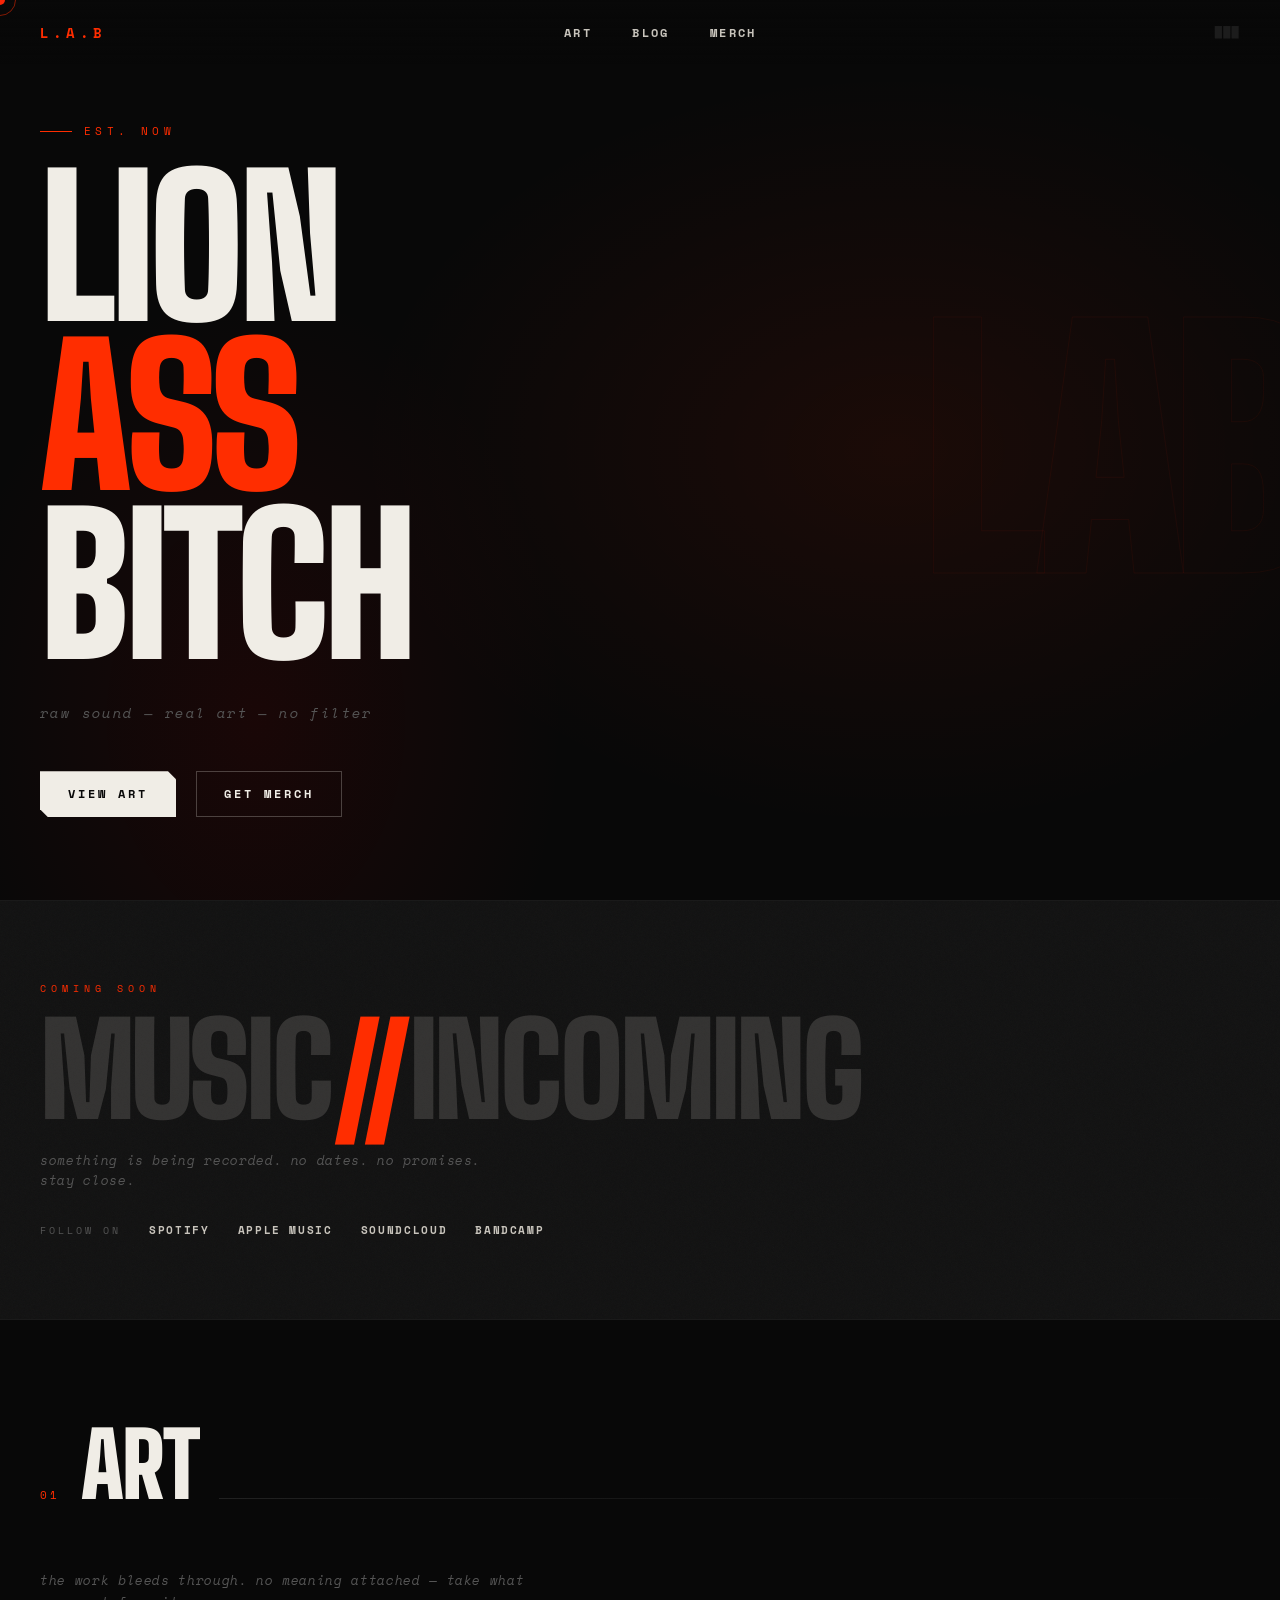
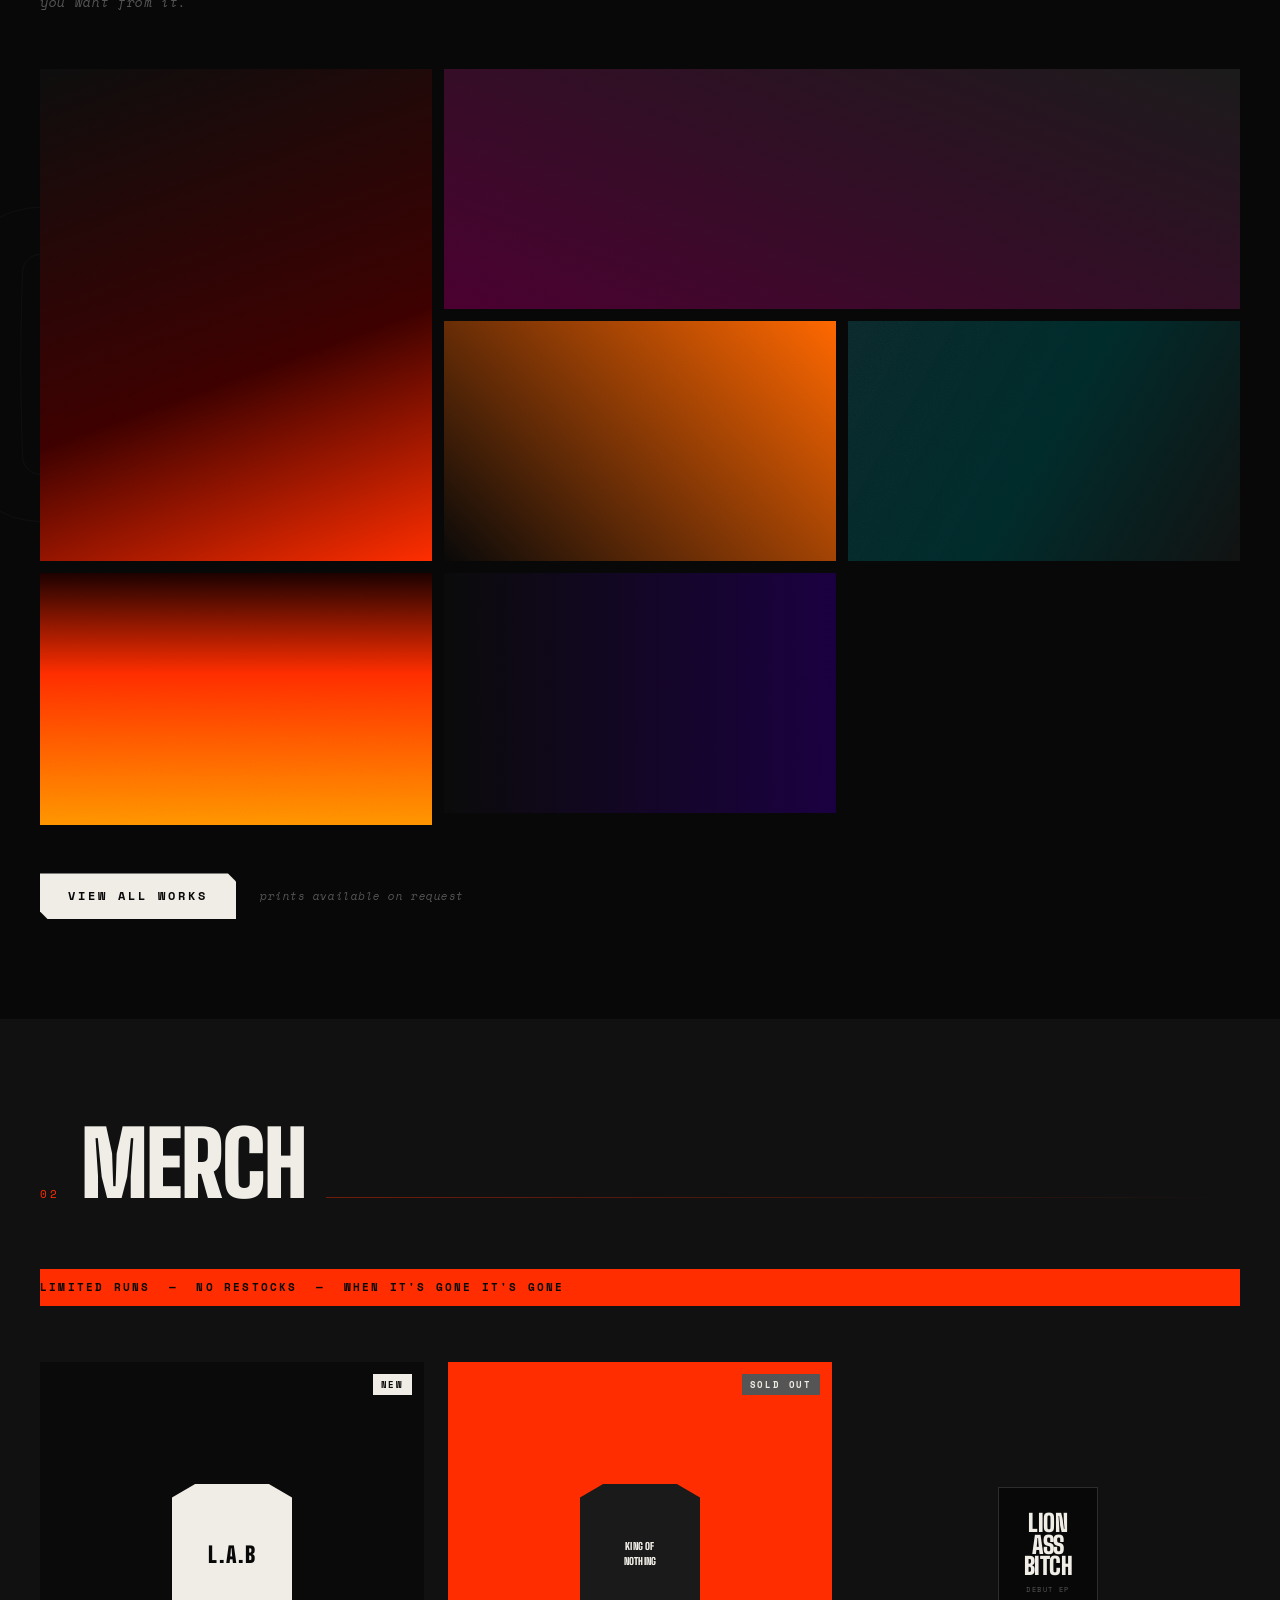
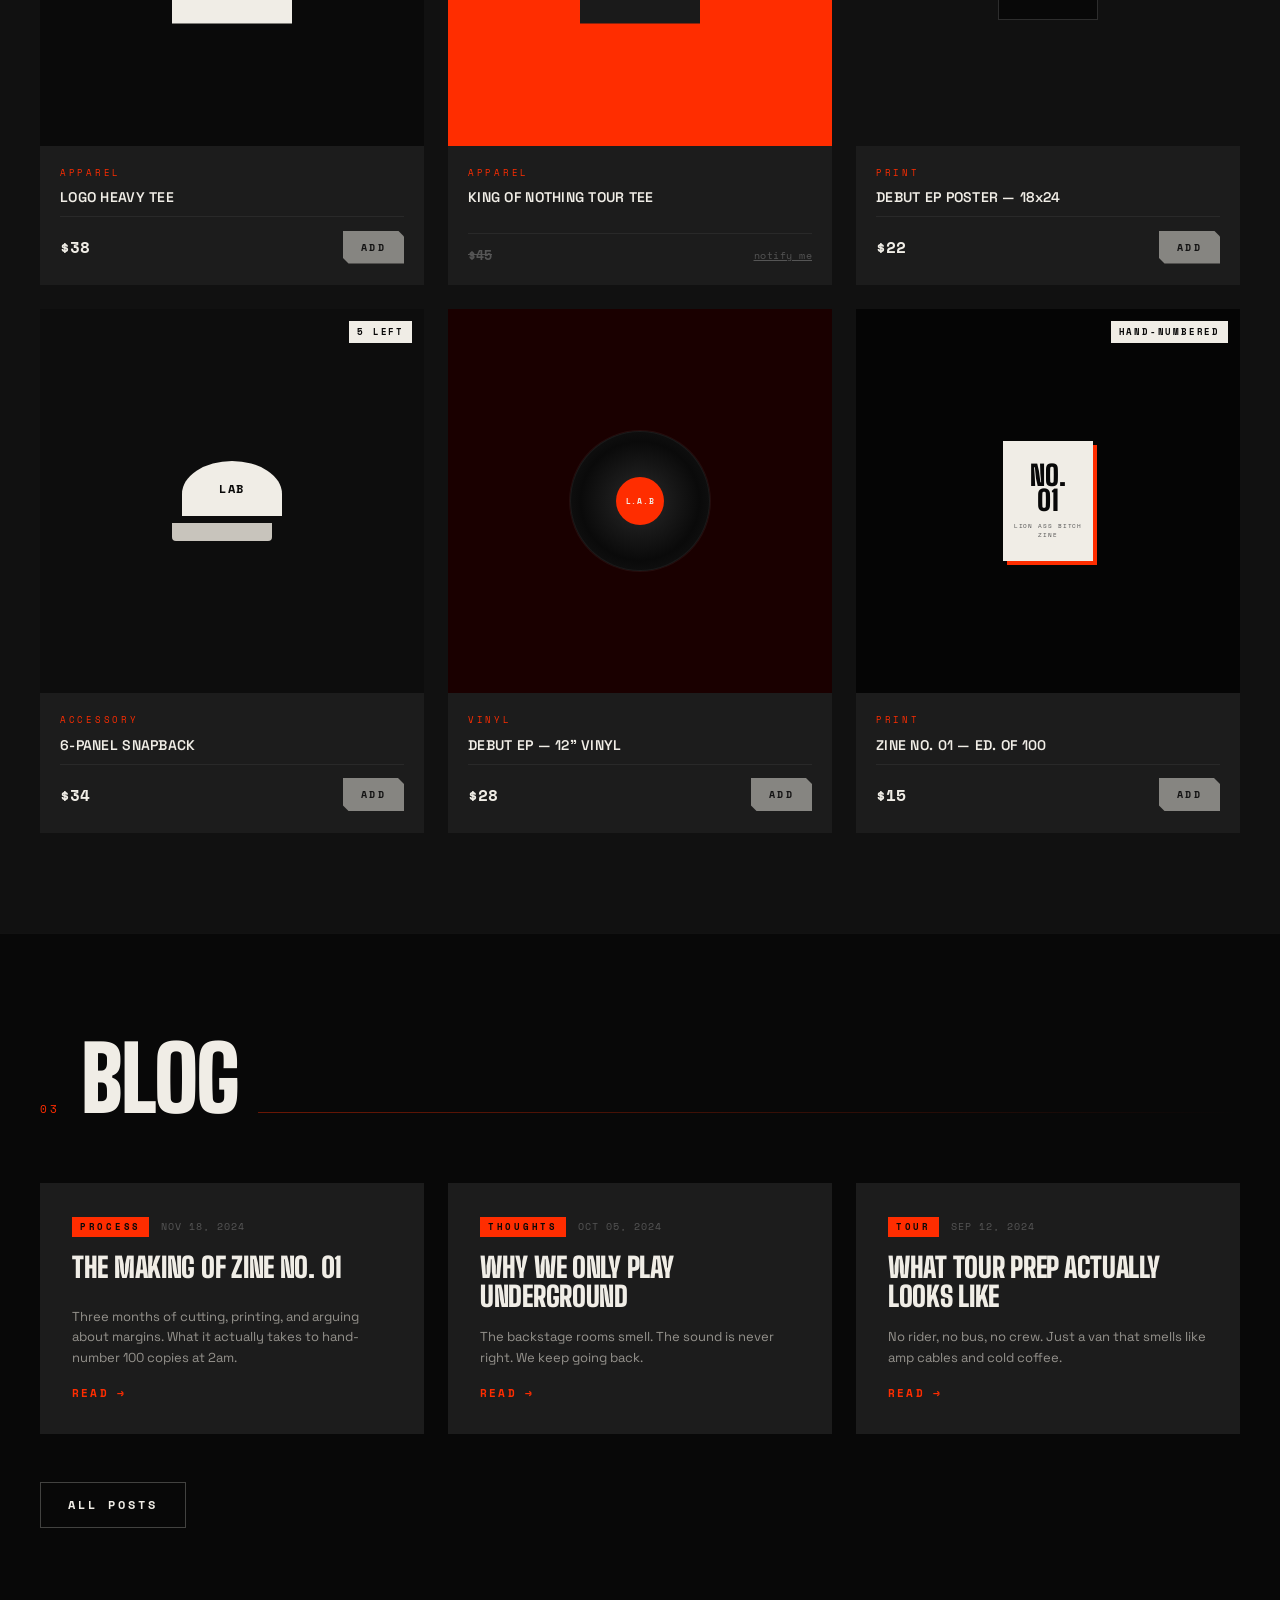
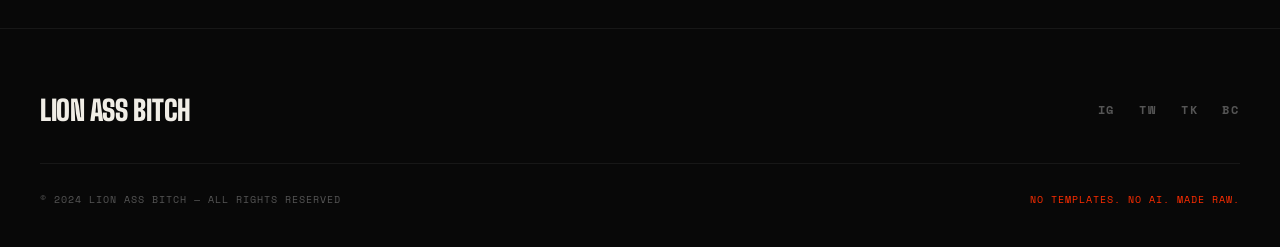
==== commit 4e811054: "feat: strip music section, add blog, wire Shopify merch - Replace full music section with compact "M" ====
--- a/index.html
+++ b/index.html
@@ -8,6 +8,8 @@
   <link rel="preconnect" href="https://fonts.googleapis.com" />
   <link rel="preconnect" href="https://fonts.gstatic.com" crossorigin />
   <link href="https://fonts.googleapis.com/css2?family=Space+Grotesk:wght@300;400;500;600;700&family=Space+Mono:ital,wght@0,400;0,700;1,400&family=Big+Shoulders+Display:wght@400;700;900&display=swap" rel="stylesheet" />
+  <!-- Shopify Buy Button SDK -->
+  <script async src="https://sdks.shopifycdn.com/buy-button/latest/buy-button-storefront.min.js"></script>
 </head>
 <body>
 
@@ -19,8 +21,8 @@
   <nav class="nav">
     <span class="nav-logo">L.A.B</span>
     <ul class="nav-links">
-      <li><a href="#music" data-text="MUSIC">MUSIC</a></li>
       <li><a href="#art" data-text="ART">ART</a></li>
+      <li><a href="#blog" data-text="BLOG">BLOG</a></li>
       <li><a href="#merch" data-text="MERCH">MERCH</a></li>
     </ul>
     <div class="nav-static">&#9608;&#9608;&#9608;</div>
@@ -39,7 +41,7 @@
       </h1>
       <p class="hero-sub">raw sound &mdash; real art &mdash; no filter</p>
       <div class="hero-cta-row">
-        <a href="#music" class="btn-raw">HEAR IT</a>
+        <a href="#art" class="btn-raw">VIEW ART</a>
         <a href="#merch" class="btn-ghost">GET MERCH</a>
       </div>
     </div>
@@ -52,104 +54,31 @@
     </div>
   </section>
 
-  <!-- MUSIC -->
-  <section class="music" id="music">
-    <div class="section-header">
-      <span class="section-num">01</span>
-      <h2 class="section-title">MUSIC</h2>
-      <div class="section-line"></div>
-    </div>
-
-    <div class="music-grid">
-
-      <article class="track featured-track">
-        <div class="track-art" style="background: linear-gradient(135deg, #ff2d00 0%, #1a0000 100%);">
-          <div class="track-art-overlay">
-            <svg viewBox="0 0 100 100" width="60" height="60" class="play-icon">
-              <polygon points="20,10 80,50 20,90" fill="currentColor"/>
-            </svg>
-          </div>
-          <div class="track-noise"></div>
-        </div>
-        <div class="track-info">
-          <div class="track-label">LATEST DROP</div>
-          <h3 class="track-name">KING OF NOTHING</h3>
-          <p class="track-meta">2024 &nbsp;/&nbsp; 3:47</p>
-          <div class="waveform" aria-hidden="true">
-            <span></span><span></span><span></span><span></span><span></span>
-            <span></span><span></span><span></span><span></span><span></span>
-            <span></span><span></span><span></span><span></span><span></span>
-            <span></span><span></span><span></span><span></span><span></span>
-          </div>
-          <a href="#" class="btn-raw small">STREAM</a>
-        </div>
-      </article>
-
-      <div class="track-list">
-        <article class="track-row" tabindex="0">
-          <span class="tr-num">02</span>
-          <div class="tr-info">
-            <span class="tr-name">BLOOD IN THE WATER</span>
-            <span class="tr-year">2024</span>
-          </div>
-          <span class="tr-duration">4:12</span>
-          <div class="tr-play">&#9654;</div>
-        </article>
-        <article class="track-row" tabindex="0">
-          <span class="tr-num">03</span>
-          <div class="tr-info">
-            <span class="tr-name">CRAWL BEFORE YOU BURN</span>
-            <span class="tr-year">2024</span>
-          </div>
-          <span class="tr-duration">2:58</span>
-          <div class="tr-play">&#9654;</div>
-        </article>
-        <article class="track-row" tabindex="0">
-          <span class="tr-num">04</span>
-          <div class="tr-info">
-            <span class="tr-name">TEETH &amp; FIRE</span>
-            <span class="tr-year">2023</span>
-          </div>
-          <span class="tr-duration">5:03</span>
-          <div class="tr-play">&#9654;</div>
-        </article>
-        <article class="track-row" tabindex="0">
-          <span class="tr-num">05</span>
-          <div class="tr-info">
-            <span class="tr-name">MIDNIGHT ANIMAL</span>
-            <span class="tr-year">2023</span>
-          </div>
-          <span class="tr-duration">3:29</span>
-          <div class="tr-play">&#9654;</div>
-        </article>
-        <article class="track-row" tabindex="0">
-          <span class="tr-num">06</span>
-          <div class="tr-info">
-            <span class="tr-name">WRECKAGE (DEMO)</span>
-            <span class="tr-year">2023</span>
-          </div>
-          <span class="tr-duration">6:18</span>
-          <div class="tr-play">&#9654;</div>
-        </article>
-      </div>
-
-    </div>
-
-    <div class="streaming-bar">
-      <span class="streaming-label">FIND IT ON</span>
-      <a href="#" class="stream-link">SPOTIFY</a>
-      <a href="#" class="stream-link">APPLE MUSIC</a>
-      <a href="#" class="stream-link">SOUNDCLOUD</a>
-      <a href="#" class="stream-link">BANDCAMP</a>
+  <!-- MUSIC COMING SOON -->
+  <section class="music-teaser" id="music">
+    <div class="music-teaser-noise" aria-hidden="true"></div>
+    <div class="music-teaser-inner">
+      <span class="music-teaser-label">COMING SOON</span>
+      <div class="music-teaser-title" aria-label="MUSIC INCOMING">
+        MUSIC<span class="music-teaser-slash">//</span>INCOMING
+      </div>
+      <p class="music-teaser-sub">something is being recorded. no dates. no promises. stay close.</p>
+      <div class="music-teaser-platforms">
+        <span class="streaming-label">FOLLOW ON</span>
+        <a href="#" class="stream-link">SPOTIFY</a>
+        <a href="#" class="stream-link">APPLE MUSIC</a>
+        <a href="#" class="stream-link">SOUNDCLOUD</a>
+        <a href="#" class="stream-link">BANDCAMP</a>
+      </div>
     </div>
   </section>
 
   <!-- ART -->
   <section class="art" id="art">
-    <div class="art-bg-num" aria-hidden="true">02</div>
+    <div class="art-bg-num" aria-hidden="true">01</div>
 
     <div class="section-header inverted">
-      <span class="section-num">02</span>
+      <span class="section-num">01</span>
       <h2 class="section-title">ART</h2>
       <div class="section-line"></div>
     </div>
@@ -235,9 +164,16 @@
   </section>
 
   <!-- MERCH -->
+  <!--
+    SHOPIFY SETUP:
+    1. Set SHOPIFY_DOMAIN and SHOPIFY_TOKEN in script.js
+    2. Replace data-product-id on each .shopify-btn-mount div below
+       with the numeric product ID from your Shopify admin
+       (open a product → the number in the URL is the ID)
+  -->
   <section class="merch" id="merch">
     <div class="section-header">
-      <span class="section-num">03</span>
+      <span class="section-num">02</span>
       <h2 class="section-title">MERCH</h2>
       <div class="section-line"></div>
     </div>
@@ -261,7 +197,7 @@
           <h3 class="merch-name">LOGO HEAVY TEE</h3>
           <div class="merch-bottom">
             <span class="merch-price">$38</span>
-            <a href="#" class="btn-raw small">ADD</a>
+            <div class="shopify-btn-mount" data-product-id="REPLACE_WITH_PRODUCT_ID"></div>
           </div>
         </div>
       </article>
@@ -298,7 +234,7 @@
           <h3 class="merch-name">DEBUT EP POSTER &mdash; 18x24</h3>
           <div class="merch-bottom">
             <span class="merch-price">$22</span>
-            <a href="#" class="btn-raw small">ADD</a>
+            <div class="shopify-btn-mount" data-product-id="REPLACE_WITH_PRODUCT_ID"></div>
           </div>
         </div>
       </article>
@@ -318,7 +254,7 @@
           <h3 class="merch-name">6-PANEL SNAPBACK</h3>
           <div class="merch-bottom">
             <span class="merch-price">$34</span>
-            <a href="#" class="btn-raw small">ADD</a>
+            <div class="shopify-btn-mount" data-product-id="REPLACE_WITH_PRODUCT_ID"></div>
           </div>
         </div>
       </article>
@@ -338,7 +274,7 @@
           <h3 class="merch-name">DEBUT EP &mdash; 12" VINYL</h3>
           <div class="merch-bottom">
             <span class="merch-price">$28</span>
-            <a href="#" class="btn-raw small">ADD</a>
+            <div class="shopify-btn-mount" data-product-id="REPLACE_WITH_PRODUCT_ID"></div>
           </div>
         </div>
       </article>
@@ -358,11 +294,58 @@
           <h3 class="merch-name">ZINE NO. 01 &mdash; ED. OF 100</h3>
           <div class="merch-bottom">
             <span class="merch-price">$15</span>
-            <a href="#" class="btn-raw small">ADD</a>
-          </div>
-        </div>
-      </article>
-
+            <div class="shopify-btn-mount" data-product-id="REPLACE_WITH_PRODUCT_ID"></div>
+          </div>
+        </div>
+      </article>
+
+    </div>
+  </section>
+
+  <!-- BLOG -->
+  <section class="blog" id="blog">
+    <div class="section-header">
+      <span class="section-num">03</span>
+      <h2 class="section-title">BLOG</h2>
+      <div class="section-line"></div>
+    </div>
+
+    <div class="blog-grid">
+
+      <article class="blog-card blog-card--featured">
+        <div class="blog-card-meta">
+          <span class="blog-tag">PROCESS</span>
+          <time class="blog-date" datetime="2024-11-18">NOV 18, 2024</time>
+        </div>
+        <h3 class="blog-card-title">THE MAKING OF ZINE NO. 01</h3>
+        <p class="blog-card-excerpt">Three months of cutting, printing, and arguing about margins. What it actually takes to hand-number 100 copies at 2am.</p>
+        <a href="blog/zine-making.html" class="blog-read-more">READ <span class="blog-arrow">&#8594;</span></a>
+      </article>
+
+      <article class="blog-card">
+        <div class="blog-card-meta">
+          <span class="blog-tag">THOUGHTS</span>
+          <time class="blog-date" datetime="2024-10-05">OCT 05, 2024</time>
+        </div>
+        <h3 class="blog-card-title">WHY WE ONLY PLAY UNDERGROUND</h3>
+        <p class="blog-card-excerpt">The backstage rooms smell. The sound is never right. We keep going back.</p>
+        <a href="blog/underground.html" class="blog-read-more">READ <span class="blog-arrow">&#8594;</span></a>
+      </article>
+
+      <article class="blog-card">
+        <div class="blog-card-meta">
+          <span class="blog-tag">TOUR</span>
+          <time class="blog-date" datetime="2024-09-12">SEP 12, 2024</time>
+        </div>
+        <h3 class="blog-card-title">WHAT TOUR PREP ACTUALLY LOOKS LIKE</h3>
+        <p class="blog-card-excerpt">No rider, no bus, no crew. Just a van that smells like amp cables and cold coffee.</p>
+        <a href="blog/tour-prep.html" class="blog-read-more">READ <span class="blog-arrow">&#8594;</span></a>
+      </article>
+
+    </div>
+
+    <div class="blog-footer-row">
+      <a href="blog/index.html" class="btn-ghost">ALL POSTS</a>
     </div>
   </section>
 
--- a/style.css
+++ b/style.css
@@ -379,208 +379,86 @@
   background: linear-gradient(to right, rgba(255,45,0,0.4), transparent);
 }
 
-/* ---- MUSIC ---- */
-.music {
+/* ---- MUSIC TEASER ---- */
+.music-teaser {
+  position: relative;
+  padding: 80px 40px;
   background: var(--offblack);
-}
-
-.music-grid {
-  display: grid;
-  grid-template-columns: 1fr 1fr;
-  gap: 40px;
-  margin-bottom: 48px;
-}
-
-/* Featured Track */
-.featured-track {
-  display: flex;
-  flex-direction: column;
-  gap: 0;
-  background: var(--charcoal);
   overflow: hidden;
-}
-
-.track-art {
-  position: relative;
-  aspect-ratio: 1;
-  display: flex;
-  align-items: center;
-  justify-content: center;
-  overflow: hidden;
-}
-
-.track-art-overlay {
+  border-top: 1px solid rgba(255,255,255,0.04);
+  border-bottom: 1px solid rgba(255,255,255,0.04);
+  display: flex;
+  align-items: center;
+}
+
+.music-teaser-noise {
   position: absolute;
   inset: 0;
-  display: flex;
-  align-items: center;
-  justify-content: center;
-  background: rgba(0,0,0,0.3);
-  opacity: 0;
-  transition: opacity 0.3s;
-  color: var(--cream);
-  cursor: pointer;
-}
-
-.featured-track:hover .track-art-overlay { opacity: 1; }
-
-.track-noise {
-  position: absolute;
-  inset: 0;
-  opacity: 0.05;
   background-image: url("data:image/svg+xml,%3Csvg viewBox='0 0 256 256' xmlns='http://www.w3.org/2000/svg'%3E%3Cfilter id='n'%3E%3CfeTurbulence type='fractalNoise' baseFrequency='0.9' numOctaves='4'/%3E%3C/filter%3E%3Crect width='100%25' height='100%25' filter='url(%23n)'/%3E%3C/svg%3E");
   background-size: 128px;
+  opacity: 0.03;
   pointer-events: none;
 }
 
-.track-info {
-  padding: 24px;
-}
-
-.track-label {
+.music-teaser-inner {
+  position: relative;
+  z-index: 1;
+  width: 100%;
+}
+
+.music-teaser-label {
+  display: block;
   font-family: var(--font-mono);
   font-size: 10px;
-  letter-spacing: 0.3em;
+  letter-spacing: 0.5em;
   color: var(--red);
-  margin-bottom: 8px;
-}
-
-.track-name {
+  margin-bottom: 16px;
+}
+
+.music-teaser-title {
   font-family: var(--font-display);
-  font-size: 28px;
+  font-size: clamp(48px, 10vw, 140px);
   font-weight: 900;
-  letter-spacing: -0.01em;
-  color: var(--cream);
-  margin-bottom: 4px;
-}
-
-.track-meta {
-  font-family: var(--font-mono);
-  font-size: 11px;
-  color: var(--grey);
-  margin-bottom: 20px;
-}
-
-/* Waveform */
-.waveform {
-  display: flex;
-  align-items: center;
-  gap: 3px;
-  height: 32px;
-  margin-bottom: 20px;
-}
-
-.waveform span {
-  display: block;
-  width: 3px;
-  background: var(--red);
-  opacity: 0.5;
-  border-radius: 2px;
-  animation: wave 1.2s ease-in-out infinite;
-}
-
-.waveform span:nth-child(1)  { height: 8px;  animation-delay: 0s; }
-.waveform span:nth-child(2)  { height: 20px; animation-delay: 0.1s; }
-.waveform span:nth-child(3)  { height: 14px; animation-delay: 0.2s; }
-.waveform span:nth-child(4)  { height: 28px; animation-delay: 0.15s; }
-.waveform span:nth-child(5)  { height: 10px; animation-delay: 0.3s; }
-.waveform span:nth-child(6)  { height: 22px; animation-delay: 0.05s; }
-.waveform span:nth-child(7)  { height: 16px; animation-delay: 0.25s; }
-.waveform span:nth-child(8)  { height: 30px; animation-delay: 0.4s; }
-.waveform span:nth-child(9)  { height: 12px; animation-delay: 0.1s; }
-.waveform span:nth-child(10) { height: 24px; animation-delay: 0.35s; }
-.waveform span:nth-child(11) { height: 18px; animation-delay: 0.2s; }
-.waveform span:nth-child(12) { height: 8px;  animation-delay: 0.05s; }
-.waveform span:nth-child(13) { height: 26px; animation-delay: 0.3s; }
-.waveform span:nth-child(14) { height: 14px; animation-delay: 0.45s; }
-.waveform span:nth-child(15) { height: 20px; animation-delay: 0.15s; }
-.waveform span:nth-child(16) { height: 6px;  animation-delay: 0s; }
-.waveform span:nth-child(17) { height: 18px; animation-delay: 0.25s; }
-.waveform span:nth-child(18) { height: 24px; animation-delay: 0.4s; }
-.waveform span:nth-child(19) { height: 10px; animation-delay: 0.1s; }
-.waveform span:nth-child(20) { height: 16px; animation-delay: 0.2s; }
-
-@keyframes wave {
-  0%, 100% { transform: scaleY(1); }
-  50%       { transform: scaleY(0.4); }
-}
-
-/* Track List */
-.track-list {
-  display: flex;
-  flex-direction: column;
-  gap: 0;
-}
-
-.track-row {
-  display: grid;
-  grid-template-columns: 36px 1fr auto 36px;
-  align-items: center;
-  gap: 16px;
-  padding: 18px 0;
-  border-bottom: 1px solid rgba(255,255,255,0.06);
-  transition: background 0.2s;
-  cursor: pointer;
-  outline: none;
-}
-
-.track-row:first-child { border-top: 1px solid rgba(255,255,255,0.06); }
-
-.track-row:hover, .track-row:focus {
-  background: rgba(255,45,0,0.04);
-  padding-left: 12px;
-  padding-right: 12px;
-}
-
-.tr-num {
-  font-family: var(--font-mono);
-  font-size: 11px;
-  color: var(--grey);
-  letter-spacing: 0.1em;
-}
-
-.tr-info { display: flex; flex-direction: column; gap: 3px; }
-
-.tr-name {
-  font-family: var(--font-body);
-  font-size: 14px;
-  font-weight: 600;
-  color: var(--cream);
-  letter-spacing: 0.02em;
-}
-
-.tr-year {
-  font-family: var(--font-mono);
-  font-size: 10px;
-  color: var(--grey);
-}
-
-.tr-duration {
-  font-family: var(--font-mono);
-  font-size: 11px;
-  color: var(--grey);
-}
-
-.tr-play {
-  color: var(--grey);
-  font-size: 12px;
-  opacity: 0;
-  transition: opacity 0.2s;
-}
-
-.track-row:hover .tr-play,
-.track-row:focus .tr-play { opacity: 1; color: var(--red); }
-
-/* Streaming Bar */
-.streaming-bar {
+  letter-spacing: -0.03em;
+  line-height: 0.9;
+  color: var(--cream);
+  opacity: 0.18;
+  margin-bottom: 24px;
+}
+
+.music-teaser-slash {
+  color: var(--red);
+  opacity: 1;
+}
+
+.music-teaser-title {
+  opacity: 1;
+  color: rgba(240,237,230,0.15);
+}
+
+.music-teaser-title .music-teaser-slash {
+  color: var(--red);
+  opacity: 1;
+}
+
+.music-teaser-sub {
+  font-family: var(--font-mono);
+  font-size: 13px;
+  font-style: italic;
+  color: var(--grey);
+  letter-spacing: 0.05em;
+  margin-bottom: 32px;
+  max-width: 480px;
+}
+
+.music-teaser-platforms {
   display: flex;
   align-items: center;
   gap: 28px;
-  padding-top: 32px;
-  border-top: 1px solid rgba(255,255,255,0.06);
   flex-wrap: wrap;
 }
 
+/* Streaming / platform links (shared) */
 .streaming-label {
   font-family: var(--font-mono);
   font-size: 10px;
@@ -1067,6 +945,269 @@
 
 .merch-notify:hover { color: var(--cream); }
 
+/* Shopify Buy Button mount — fallback while SDK loads */
+.shopify-btn-mount {
+  min-height: 36px;
+  display: flex;
+  align-items: center;
+}
+
+.shopify-btn-mount:empty::after {
+  content: 'ADD';
+  font-family: var(--font-mono);
+  font-size: 10px;
+  font-weight: 700;
+  letter-spacing: 0.25em;
+  color: var(--black);
+  background: var(--cream);
+  padding: 9px 18px;
+  clip-path: polygon(0 0, calc(100% - 6px) 0, 100% 6px, 100% 100%, 6px 100%, 0 calc(100% - 6px));
+  cursor: pointer;
+  opacity: 0.5;
+}
+
+/* ---- BLOG ---- */
+.blog {
+  background: var(--black);
+  border-top: 1px solid rgba(255,255,255,0.04);
+}
+
+.blog-grid {
+  display: grid;
+  grid-template-columns: repeat(3, 1fr);
+  gap: 24px;
+  margin-bottom: 48px;
+}
+
+.blog-card {
+  background: var(--charcoal);
+  padding: 32px;
+  display: flex;
+  flex-direction: column;
+  gap: 16px;
+  border-top: 2px solid transparent;
+  transition: border-color 0.3s, transform 0.3s;
+  position: relative;
+}
+
+.blog-card::before {
+  content: '';
+  position: absolute;
+  top: 0;
+  left: 0;
+  right: 0;
+  height: 2px;
+  background: var(--red);
+  transform: scaleX(0);
+  transform-origin: left;
+  transition: transform 0.4s ease;
+}
+
+.blog-card:hover::before {
+  transform: scaleX(1);
+}
+
+.blog-card:hover {
+  transform: translateY(-4px);
+}
+
+.blog-card--featured {
+  grid-column: span 1;
+}
+
+.blog-card-meta {
+  display: flex;
+  align-items: center;
+  gap: 12px;
+}
+
+.blog-tag {
+  font-family: var(--font-mono);
+  font-size: 9px;
+  font-weight: 700;
+  letter-spacing: 0.3em;
+  color: var(--black);
+  background: var(--red);
+  padding: 3px 8px;
+}
+
+.blog-date {
+  font-family: var(--font-mono);
+  font-size: 10px;
+  color: var(--grey);
+  letter-spacing: 0.1em;
+}
+
+.blog-card-title {
+  font-family: var(--font-display);
+  font-size: clamp(20px, 2.5vw, 28px);
+  font-weight: 900;
+  letter-spacing: -0.01em;
+  line-height: 1.05;
+  color: var(--cream);
+  flex: 1;
+}
+
+.blog-card-excerpt {
+  font-family: var(--font-body);
+  font-size: 13px;
+  color: var(--offwhite);
+  line-height: 1.6;
+  opacity: 0.7;
+}
+
+.blog-read-more {
+  font-family: var(--font-mono);
+  font-size: 11px;
+  font-weight: 700;
+  letter-spacing: 0.2em;
+  color: var(--red);
+  text-decoration: none;
+  display: flex;
+  align-items: center;
+  gap: 8px;
+  margin-top: auto;
+  transition: gap 0.2s;
+}
+
+.blog-read-more:hover {
+  gap: 14px;
+}
+
+.blog-arrow {
+  transition: transform 0.2s;
+}
+
+.blog-read-more:hover .blog-arrow {
+  transform: translateX(4px);
+}
+
+.blog-footer-row {
+  display: flex;
+  justify-content: flex-start;
+}
+
+/* ---- BLOG PAGE (blog/index.html, blog/*.html) ---- */
+.blog-page-hero {
+  padding: 160px 40px 80px;
+  border-bottom: 1px solid rgba(255,255,255,0.06);
+}
+
+.blog-page-hero .hero-tag { margin-bottom: 16px; }
+
+.blog-page-title {
+  font-family: var(--font-display);
+  font-size: clamp(60px, 10vw, 120px);
+  font-weight: 900;
+  letter-spacing: -0.03em;
+  line-height: 0.9;
+  color: var(--cream);
+  margin-bottom: 16px;
+}
+
+.blog-page-list {
+  padding: 80px 40px;
+  display: flex;
+  flex-direction: column;
+  gap: 1px;
+}
+
+.blog-list-row {
+  display: grid;
+  grid-template-columns: 120px 1fr auto;
+  align-items: center;
+  gap: 32px;
+  padding: 28px 0;
+  border-bottom: 1px solid rgba(255,255,255,0.06);
+  text-decoration: none;
+  transition: padding-left 0.2s;
+}
+
+.blog-list-row:hover {
+  padding-left: 12px;
+}
+
+.blog-list-date {
+  font-family: var(--font-mono);
+  font-size: 10px;
+  color: var(--grey);
+  letter-spacing: 0.1em;
+}
+
+.blog-list-title {
+  font-family: var(--font-display);
+  font-size: 22px;
+  font-weight: 900;
+  letter-spacing: -0.01em;
+  color: var(--cream);
+  transition: color 0.2s;
+}
+
+.blog-list-row:hover .blog-list-title { color: var(--red); }
+
+.blog-list-tag {
+  font-family: var(--font-mono);
+  font-size: 9px;
+  font-weight: 700;
+  letter-spacing: 0.2em;
+  color: var(--red);
+}
+
+/* Blog post page */
+.blog-post-header {
+  padding: 160px 40px 60px;
+  max-width: 760px;
+}
+
+.blog-post-body {
+  padding: 0 40px 100px;
+  max-width: 760px;
+}
+
+.blog-post-body p {
+  font-family: var(--font-body);
+  font-size: 17px;
+  line-height: 1.75;
+  color: var(--offwhite);
+  margin-bottom: 28px;
+}
+
+.blog-post-body h2 {
+  font-family: var(--font-display);
+  font-size: 32px;
+  font-weight: 900;
+  letter-spacing: -0.01em;
+  color: var(--cream);
+  margin: 48px 0 16px;
+}
+
+.blog-post-body blockquote {
+  border-left: 2px solid var(--red);
+  padding-left: 24px;
+  margin: 32px 0;
+  font-family: var(--font-mono);
+  font-size: 14px;
+  font-style: italic;
+  color: var(--grey);
+  line-height: 1.7;
+}
+
+.blog-back {
+  display: inline-flex;
+  align-items: center;
+  gap: 8px;
+  font-family: var(--font-mono);
+  font-size: 11px;
+  font-weight: 700;
+  letter-spacing: 0.2em;
+  color: var(--grey);
+  text-decoration: none;
+  margin-bottom: 32px;
+  transition: color 0.2s;
+}
+
+.blog-back:hover { color: var(--red); }
+
 /* ---- FOOTER ---- */
 .footer {
   background: var(--black);
@@ -1152,11 +1293,7 @@
   .nav-links { gap: 24px; }
   section { padding: 80px 20px; }
   .hero { padding: 100px 20px 80px; }
-
-  .music-grid {
-    grid-template-columns: 1fr;
-    gap: 24px;
-  }
+  .music-teaser { padding: 60px 20px; }
 
   .art-masonry {
     grid-template-columns: repeat(2, 1fr);
@@ -1169,6 +1306,16 @@
   .merch-grid {
     grid-template-columns: repeat(2, 1fr);
   }
+
+  .blog-grid {
+    grid-template-columns: repeat(2, 1fr);
+  }
+
+  .blog-list-row {
+    grid-template-columns: 80px 1fr;
+  }
+
+  .blog-list-tag { display: none; }
 }
 
 @media (max-width: 600px) {
@@ -1187,5 +1334,21 @@
     grid-template-columns: 1fr;
   }
 
+  .blog-grid {
+    grid-template-columns: 1fr;
+  }
+
+  .blog-list-row {
+    grid-template-columns: 1fr;
+    gap: 8px;
+  }
+
+  .blog-list-date { display: none; }
+
+  .blog-post-header,
+  .blog-post-body,
+  .blog-page-hero,
+  .blog-page-list { padding-left: 20px; padding-right: 20px; }
+
   .footer-bottom { flex-direction: column; align-items: flex-start; }
 }
